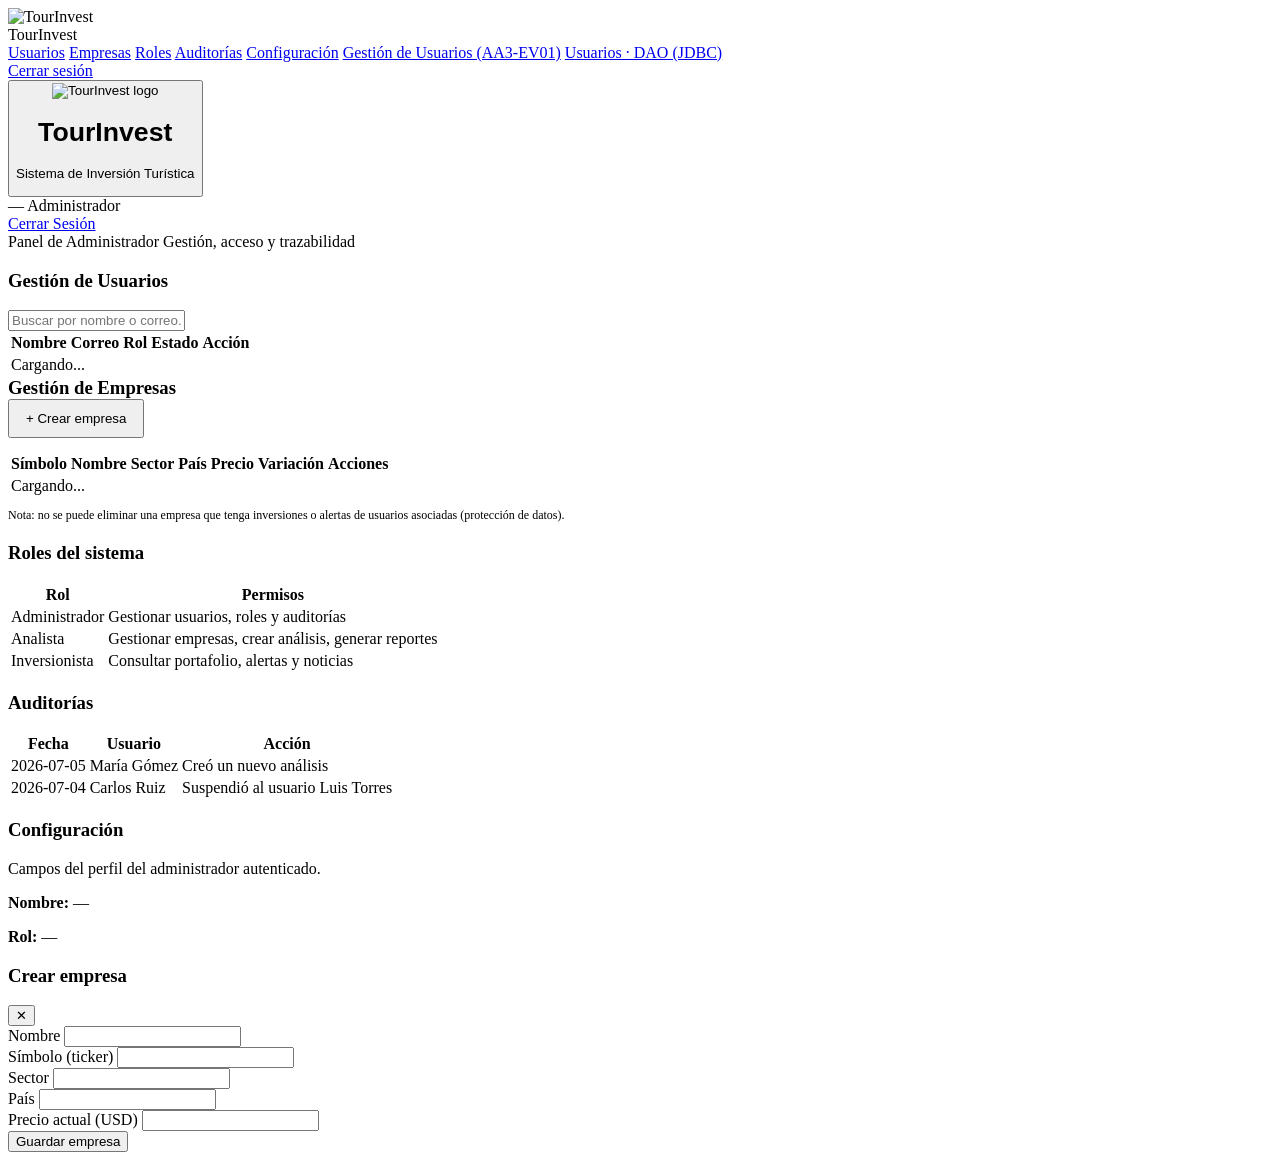
==== frontend/view/administrador.html @ 58cebdd9 "Implementacion modulo gestion de usuarios" ====
<!DOCTYPE html>
<html lang="es">
<head>
  <meta charset="UTF-8">
  <meta name="viewport" content="width=device-width, initial-scale=1.0">
  <title>TourInvest | Dashboard Administrador</title>
  <link rel="stylesheet" href="../css/styles.css">
    <script src="../js/config.js"></script>
  <script src="../js/localData.js"></script>
  <script src="../js/app.js" defer></script>
  <script src="../js/dashboard_administrador.js" defer></script>
</head>
<body>
  <div class="app-layout">
    <aside class="sidebar">
      <div class="brand">
        <div aria-hidden="true"><img class="logo-circle" src="../assets/imgs/tourinvest.png" alt="TourInvest"></div>
        <span>TourInvest</span>
      </div>
      <nav aria-label="Navegación de administrador">
        <a href="#usuarios" class="sidebar__link sidebar__link--activo" data-vista="usuarios">Usuarios</a>
        <a href="#empresas" class="sidebar__link" data-vista="empresas">Empresas</a>
        <a href="#roles" class="sidebar__link" data-vista="roles">Roles</a>
        <a href="#auditorias" class="sidebar__link" data-vista="auditorias">Auditorías</a>
        <a href="#configuracion" class="sidebar__link" data-vista="configuracion">Configuración</a>
        <a href="./usuarios.html" class="sidebar__link">Gestión de Usuarios (AA3-EV01)</a>
        <a href="./usuarios-dao.html" class="sidebar__link">Usuarios · DAO (JDBC)</a>
      </nav>
      <div class="logout"><a href="login.html">Cerrar sesión</a></div>
    </aside>

    <main class="main-content">
      <header class="top-header" aria-label="Encabezado de la plataforma">
        <div class="top-header__inner">
          <button class="top-header__brand top-header__brand--home" type="button" onclick="location.href='index.html'">
            <img class="top-header__logo" src="../assets/imgs/tourinvest.png" alt="TourInvest logo">
            <div class="top-header__titles">
              <h1>TourInvest</h1>
              <p>Sistema de Inversión Turística</p>
            </div>
          </button>
          <div class="top-header__right">
            <div class="user-chip">
              <span class="user-name" id="nombre-usuario-topbar">—</span>
              <span class="role-badge role-badge--admin" id="rol-usuario-topbar">Administrador</span>
            </div>
            <a class="top-header__logout" href="javascript:cerrarSesion()">Cerrar Sesión</a>
          </div>
        </div>
      </header>

      <div class="ti-content-container" id="admin-root">

        <section class="vista vista--activa" data-vista-panel="usuarios">
          <div class="panel-role-badge">
            <span class="panel-role-badge__pill panel-role-badge__pill--admin">Panel de Administrador</span>
            <span class="panel-role-badge__meta">Gestión, acceso y trazabilidad</span>
          </div>
          <div class="panel">
            <h3>Gestión de Usuarios</h3>
            <div class="buscador-usuarios">
              <input type="text" id="buscar-usuarios" placeholder="Buscar por nombre o correo..." aria-label="Buscar usuarios">
            </div>
            <table class="tabla">
              <thead><tr><th>Nombre</th><th>Correo</th><th>Rol</th><th>Estado</th><th>Acción</th></tr></thead>
              <tbody id="tabla-usuarios-cuerpo">
                <tr><td colspan="5" class="estado-vacio">Cargando...</td></tr>
              </tbody>
            </table>
          </div>
        </section>

        <!-- VISTA: Empresas (Gestión de Empresas — CRUD, mockup 6.9) -->
        <section class="vista" data-vista-panel="empresas">
          <div class="panel">
            <div class="topbar" style="margin-bottom: 14px;">
              <h3 style="margin: 0;">Gestión de Empresas</h3>
              <button class="btn-primary" type="button" style="width: auto; padding: 10px 16px;" onclick="abrirModalCrearEmpresa()">+ Crear empresa</button>
            </div>
            <table class="tabla">
              <thead><tr><th>Símbolo</th><th>Nombre</th><th>Sector</th><th>País</th><th>Precio</th><th>Variación</th><th>Acciones</th></tr></thead>
              <tbody id="tabla-empresas-admin-cuerpo">
                <tr><td colspan="7" class="estado-vacio">Cargando...</td></tr>
              </tbody>
            </table>
            <p class="muted" style="margin-top: 10px; font-size: 12px;">Nota: no se puede eliminar una empresa que tenga inversiones o alertas de usuarios asociadas (protección de datos).</p>
          </div>
        </section>

        <section class="vista" data-vista-panel="roles">
          <div class="panel">
            <h3>Roles del sistema</h3>
            <table class="tabla">
              <thead><tr><th>Rol</th><th>Permisos</th></tr></thead>
              <tbody>
                <tr><td>Administrador</td><td>Gestionar usuarios, roles y auditorías</td></tr>
                <tr><td>Analista</td><td>Gestionar empresas, crear análisis, generar reportes</td></tr>
                <tr><td>Inversionista</td><td>Consultar portafolio, alertas y noticias</td></tr>
              </tbody>
            </table>
          </div>
        </section>

        <section class="vista" data-vista-panel="auditorias">
          <div class="panel">
            <h3>Auditorías</h3>
            <table class="tabla">
              <thead><tr><th>Fecha</th><th>Usuario</th><th>Acción</th></tr></thead>
              <tbody>
                <tr><td>2026-07-05</td><td>María Gómez</td><td>Creó un nuevo análisis</td></tr>
                <tr><td>2026-07-04</td><td>Carlos Ruiz</td><td>Suspendió al usuario Luis Torres</td></tr>
              </tbody>
            </table>
          </div>
        </section>

        <section class="vista" data-vista-panel="configuracion">
          <div class="panel">
            <h3>Configuración</h3>
            <p class="muted">Campos del perfil del administrador autenticado.</p>
            <p><strong>Nombre:</strong> <span id="perfil-nombre">—</span></p>
            <p><strong>Rol:</strong> <span id="perfil-rol">—</span></p>
          </div>
        </section>

      </div>
    </main>
  </div>

  <!-- Modal Crear/Editar Empresa (Gestión de Empresas) -->
  <div class="modal" id="modal-empresa-admin" aria-hidden="true" role="dialog">
    <div class="modal__backdrop" data-close-modal></div>
    <div class="modal__card">
      <div class="modal__header">
        <h3 id="modal-empresa-titulo">Crear empresa</h3>
        <button class="modal__close" type="button" onclick="cerrarModalEmpresaAdmin()" aria-label="Cerrar">✕</button>
      </div>
      <div class="modal__body">
        <div id="mensaje-empresa" class="mensaje-global"></div>
        <form id="form-empresa" onsubmit="return guardarEmpresa(event)">
          <div class="field">
            <label for="empresa-nombre">Nombre</label>
            <input type="text" id="empresa-nombre" name="nombre" maxlength="120" required>
          </div>
          <div class="field">
            <label for="empresa-simbolo">Símbolo (ticker)</label>
            <input type="text" id="empresa-simbolo" name="simbolo" maxlength="10" required>
          </div>
          <div class="field">
            <label for="empresa-sector">Sector</label>
            <input type="text" id="empresa-sector" name="sector" maxlength="80" required>
          </div>
          <div class="field">
            <label for="empresa-pais">País</label>
            <input type="text" id="empresa-pais" name="pais" maxlength="80" required>
          </div>
          <div class="field">
            <label for="empresa-precio">Precio actual (USD)</label>
            <input type="number" step="0.01" min="0.01" id="empresa-precio" name="precio" required>
          </div>
          <button type="submit" class="btn-primary">Guardar empresa</button>
        </form>
      </div>
    </div>
  </div>
</body>
</html>
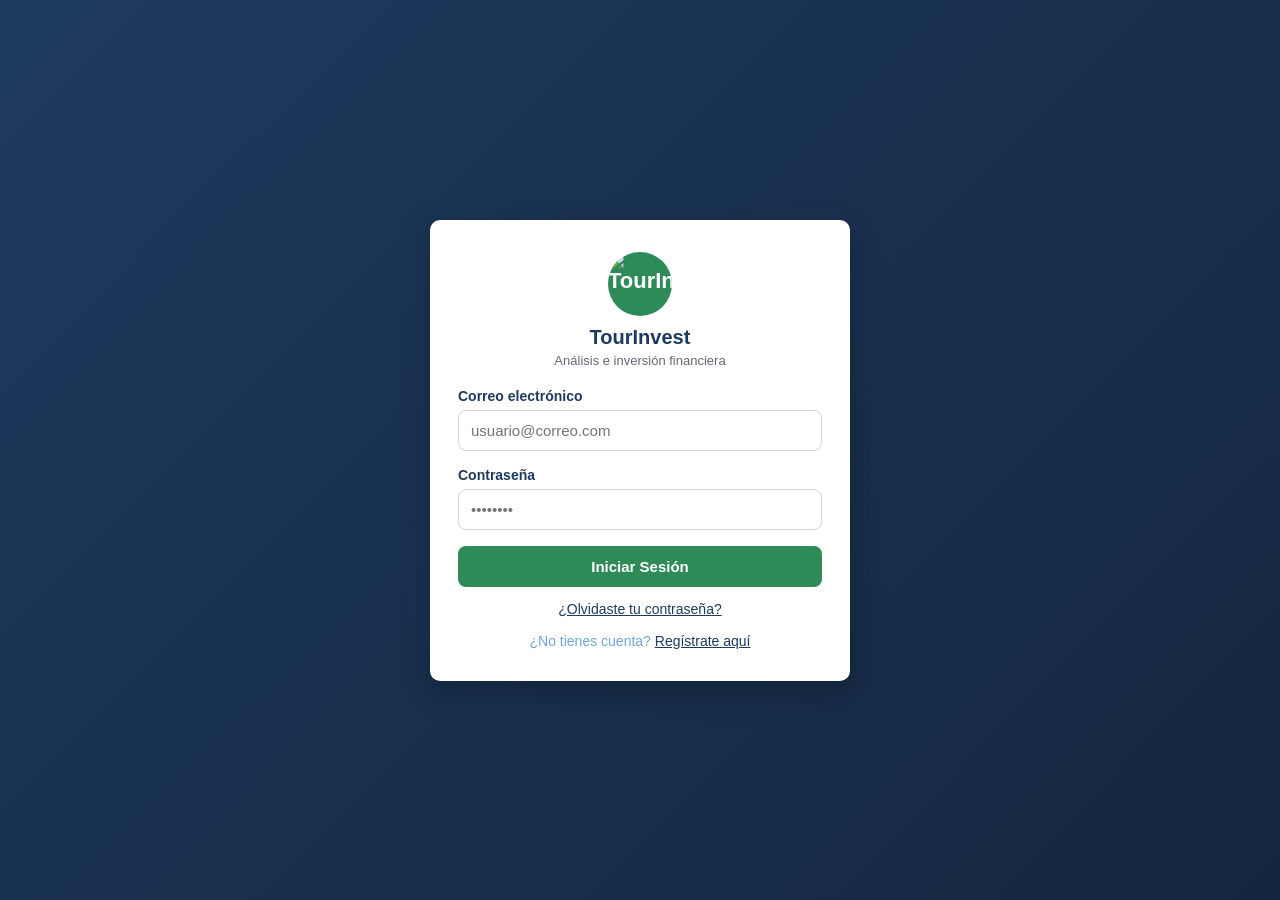
==== commit 5f4688ac: "Eliminacion de duplicidad, funcionalidad con postman, correccion de vistas" ====
--- a/frontend/view/administrador.html
+++ b/frontend/view/administrador.html
@@ -4,11 +4,12 @@
   <meta charset="UTF-8">
   <meta name="viewport" content="width=device-width, initial-scale=1.0">
   <title>TourInvest | Dashboard Administrador</title>
-  <link rel="stylesheet" href="../css/styles.css">
-    <script src="../js/config.js"></script>
-  <script src="../js/localData.js"></script>
+  <link rel="icon" type="image/png" href="../assets/imgs/tourinvest.jpeg">
+  <link rel="stylesheet" href="../css/styles.css?v=2">
   <script src="../js/app.js" defer></script>
+  <script src="../js/perfil.js" defer></script>
   <script src="../js/dashboard_administrador.js" defer></script>
+  <script src="../js/usuarios.js" defer></script>
 </head>
 <body>
   <div class="app-layout">
@@ -23,16 +24,14 @@
         <a href="#roles" class="sidebar__link" data-vista="roles">Roles</a>
         <a href="#auditorias" class="sidebar__link" data-vista="auditorias">Auditorías</a>
         <a href="#configuracion" class="sidebar__link" data-vista="configuracion">Configuración</a>
-        <a href="./usuarios.html" class="sidebar__link">Gestión de Usuarios (AA3-EV01)</a>
-        <a href="./usuarios-dao.html" class="sidebar__link">Usuarios · DAO (JDBC)</a>
       </nav>
-      <div class="logout"><a href="login.html">Cerrar sesión</a></div>
+      <div class="logout"><a href="../index.html">Cerrar sesión</a></div>
     </aside>
 
     <main class="main-content">
       <header class="top-header" aria-label="Encabezado de la plataforma">
         <div class="top-header__inner">
-          <button class="top-header__brand top-header__brand--home" type="button" onclick="location.href='index.html'">
+          <button class="top-header__brand top-header__brand--home" type="button" onclick="location.href='../index.html'">
             <img class="top-header__logo" src="../assets/imgs/tourinvest.png" alt="TourInvest logo">
             <div class="top-header__titles">
               <h1>TourInvest</h1>
@@ -57,16 +56,20 @@
             <span class="panel-role-badge__meta">Gestión, acceso y trazabilidad</span>
           </div>
           <div class="panel">
-            <h3>Gestión de Usuarios</h3>
+            <div class="topbar" style="margin-bottom: 14px;">
+              <h3 style="margin: 0;">Gestión de Usuarios</h3>
+              <button class="btn-primary" type="button" style="width: auto; padding: 10px 16px;" onclick="TourInvestUI.Usuarios.abrir(null)">+ Crear usuario</button>
+            </div>
             <div class="buscador-usuarios">
               <input type="text" id="buscar-usuarios" placeholder="Buscar por nombre o correo..." aria-label="Buscar usuarios">
             </div>
             <table class="tabla">
-              <thead><tr><th>Nombre</th><th>Correo</th><th>Rol</th><th>Estado</th><th>Acción</th></tr></thead>
+              <thead><tr><th>Nombre</th><th>Correo</th><th>Rol</th><th>Estado</th><th>Acciones</th></tr></thead>
               <tbody id="tabla-usuarios-cuerpo">
                 <tr><td colspan="5" class="estado-vacio">Cargando...</td></tr>
               </tbody>
             </table>
+            <p class="muted" style="margin-top: 10px; font-size: 12px;">Un usuario con datos asociados (portafolios, alertas o reportes) no se puede eliminar: suspensionelo.</p>
           </div>
         </section>
 
@@ -116,10 +119,15 @@
 
         <section class="vista" data-vista-panel="configuracion">
           <div class="panel">
-            <h3>Configuración</h3>
-            <p class="muted">Campos del perfil del administrador autenticado.</p>
+            <h3>Mi perfil</h3>
+            <p class="muted">Estos son tus datos. Puedes editarlos cuando quieras; el rol y el estado los asigna el Administrador.</p>
             <p><strong>Nombre:</strong> <span id="perfil-nombre">—</span></p>
             <p><strong>Rol:</strong> <span id="perfil-rol">—</span></p>
+            <p><strong>Correo:</strong> <span id="perfil-correo">—</span></p>
+            <p><strong>Cédula:</strong> <span id="perfil-cedula">—</span></p>
+            <p><strong>Fecha de nacimiento:</strong> <span id="perfil-nacimiento">—</span></p>
+            <p><strong>Registrado el:</strong> <span id="perfil-registro">—</span></p>
+            <button class="btn-primary" type="button" style="width: auto; padding: 10px 16px; margin-top: 10px;" onclick="TourInvestUI.Perfil.abrirModal()">Editar mi perfil</button>
           </div>
         </section>
 
@@ -163,5 +171,110 @@
       </div>
     </div>
   </div>
+<!-- Modal Editar mi perfil (compartido por los 3 roles) -->
+<div class="modal" id="modal-perfil" aria-hidden="true" role="dialog">
+  <div class="modal__backdrop" data-close-modal onclick="TourInvestUI.Perfil.cerrarModal()"></div>
+  <div class="modal__card">
+    <div class="modal__header">
+      <h3>Editar mi perfil</h3>
+      <button class="modal__close" type="button" onclick="TourInvestUI.Perfil.cerrarModal()" aria-label="Cerrar">✕</button>
+    </div>
+    <div class="modal__body">
+      <div id="mensaje-perfil" class="mensaje-global"></div>
+      <p class="muted" style="font-size: 12px;">Solo puedes editar tu propio perfil. El rol y el estado los asigna el Administrador.</p>
+      <form id="form-perfil" onsubmit="return TourInvestUI.Perfil.guardar(event)">
+        <div class="field">
+          <label for="perfil-form-nombre">Nombre</label>
+          <input type="text" id="perfil-form-nombre" name="nombre1" maxlength="30" required>
+        </div>
+        <div class="field">
+          <label for="perfil-form-apellido">Apellido</label>
+          <input type="text" id="perfil-form-apellido" name="apellido1" maxlength="100" required>
+        </div>
+        <div class="field">
+          <label for="perfil-form-cedula">Cédula</label>
+          <input type="text" id="perfil-form-cedula" name="cedula" maxlength="20" required>
+        </div>
+        <div class="field">
+          <label for="perfil-form-nacimiento">Fecha de nacimiento</label>
+          <input type="date" id="perfil-form-nacimiento" name="fechaNacimiento" required>
+        </div>
+        <div class="field">
+          <label for="perfil-form-correo">Correo (es tu usuario de acceso)</label>
+          <input type="email" id="perfil-form-correo" name="correo" maxlength="120" required>
+        </div>
+        <button type="submit" class="btn-primary">Guardar cambios</button>
+      </form>
+
+      <hr style="margin: 20px 0; border: none; border-top: 1px solid var(--borde, #d8dee9);">
+
+      <h4 style="margin: 0 0 8px;">Cambiar contraseña</h4>
+      <form id="form-perfil-clave" onsubmit="return TourInvestUI.Perfil.cambiarContrasena(event)">
+        <div class="field">
+          <label for="perfil-clave-actual">Contraseña actual</label>
+          <input type="password" id="perfil-clave-actual" name="contrasenaActual" required>
+        </div>
+        <div class="field">
+          <label for="perfil-clave-nueva">Nueva contraseña (mínimo 6)</label>
+          <input type="password" id="perfil-clave-nueva" name="contrasenaNueva" minlength="6" required>
+        </div>
+        <button type="submit" class="btn-primary">Cambiar contraseña</button>
+      </form>
+    </div>
+  </div>
+</div>
+  <!-- Modal Crear/Editar Usuario (CRUD de usuarios) -->
+  <div class="modal" id="modal-usuario" aria-hidden="true" role="dialog">
+    <div class="modal__backdrop" data-close-modal onclick="cerrarModalUsuario()"></div>
+    <div class="modal__card">
+      <div class="modal__header">
+        <h3 id="modal-usuario-titulo">Crear usuario</h3>
+        <button class="modal__close" type="button" onclick="cerrarModalUsuario()" aria-label="Cerrar">&#10005;</button>
+      </div>
+      <div class="modal__body">
+        <div id="mensaje-usuario" class="mensaje-global"></div>
+        <form id="form-usuario" onsubmit="return TourInvestUI.Usuarios.guardar(event)">
+          <div class="field">
+            <label for="usuario-nombre">Nombre</label>
+            <input type="text" id="usuario-nombre" name="nombre1" maxlength="30" required>
+          </div>
+          <div class="field">
+            <label for="usuario-apellido">Apellido</label>
+            <input type="text" id="usuario-apellido" name="apellido1" maxlength="100" required>
+          </div>
+          <div class="field">
+            <label for="usuario-cedula">Cédula</label>
+            <input type="text" id="usuario-cedula" name="cedula" maxlength="20">
+          </div>
+          <div class="field">
+            <label for="usuario-nacimiento">Fecha de nacimiento</label>
+            <input type="date" id="usuario-nacimiento" name="fechaNacimiento">
+          </div>
+          <div class="field">
+            <label for="usuario-correo">Correo</label>
+            <input type="email" id="usuario-correo" name="correo" maxlength="120" required>
+          </div>
+          <div class="field">
+            <label for="usuario-contrasena">Contraseña (al crear es obligatoria)</label>
+            <input type="password" id="usuario-contrasena" name="contrasena" minlength="6">
+          </div>
+          <div class="field">
+            <label for="usuario-rol">Rol</label>
+            <select id="usuario-rol" name="rol" required>
+              <option value="Administrador">Administrador</option>
+              <option value="Analista">Analista</option>
+              <option value="Inversionista">Inversionista</option>
+            </select>
+          </div>
+          <button type="submit" class="btn-primary">Guardar</button>
+        </form>
+      </div>
+    </div>
+  </div>
 </body>
 </html>
+
+
+git add .
+git commit -m "Eliminacion de duplicidad, funcionalidad con postman, correccion de vistas"
+git push origin main
--- a/frontend/css/styles.css
+++ b/frontend/css/styles.css
@@ -0,0 +1,1287 @@
+/* =========================================================
+   TourInvest - Estilos generales
+   Paleta: Azul Oscuro #1E3A5F | Verde #2E8B57 | Blanco #FFFFFF
+   Basado en usabilidad_accesibilidad.md y navegacion.md
+   ========================================================= */
+
+:root {
+  --azul-oscuro: #1E3A5F;
+  --verde: #2E8B57;
+  --blanco: #FFFFFF;
+  --gris-claro: #F2F4F7;
+  --gris-texto: #6fa6d9;
+  --rojo-error: #C0392B;
+  /* Texto secundario: para pies, etiquetas de ejes y graficas.
+     Antes se usaba --gris-texto (azul claro) o directamente #6fa6d9, que
+     quedaba con poco contraste sobre fondo blanco. */
+  --texto-secundario: #5A6B7B;
+  --radius: 10px;
+  --font-base: "Segoe UI", Arial, sans-serif;
+
+  /* Normalización visual para aproximar el theme de info/styles */
+  --background: #F7F3EC;
+  --foreground: #1C2B1C;
+  --card: #FFFFFF;
+  --primary: #1D4A2B;
+  --secondary: #EDE8DC;
+  --muted: #EDE8DC;
+  --accent: #C09A3A;
+  --destructive: #d4183d;
+  --border: rgba(28, 43, 28, 0.12);
+}
+
+
+* {
+  box-sizing: border-box;
+}
+
+body {
+  margin: 0;
+  font-family: var(--font-base);
+  background: var(--gris-claro);
+  color: var(--gris-texto);
+  font-size: 16px;
+  /* tipografía legible - accesibilidad */
+}
+
+a {
+  color: var(--azul-oscuro);
+}
+
+/* ---------- Contenedor de autenticación (Login / Registro) ---------- */
+
+.auth-wrapper {
+  min-height: 100vh;
+  display: flex;
+  align-items: center;
+  justify-content: center;
+  background: linear-gradient(135deg, var(--azul-oscuro), #14263e);
+  padding: 20px;
+}
+
+.auth-card {
+  background: var(--blanco);
+  width: 100%;
+  max-width: 420px;
+  border-radius: var(--radius);
+  padding: 32px 28px;
+  box-shadow: 0 10px 30px rgba(0, 0, 0, 0.25);
+}
+
+.auth-logo {
+  display: flex;
+  flex-direction: column;
+  align-items: center;
+  margin-bottom: 20px;
+}
+
+.auth-logo .logo-circle {
+  width: 64px;
+  height: 64px;
+  border-radius: 50%;
+  background: var(--verde);
+  color: var(--blanco);
+  display: flex;
+  align-items: center;
+  justify-content: center;
+  font-weight: bold;
+  font-size: 22px;
+  margin-bottom: 10px;
+}
+
+.auth-logo h1 {
+  font-size: 20px;
+  color: var(--azul-oscuro);
+  margin: 0;
+}
+
+.auth-logo p {
+  font-size: 13px;
+  color: #667;
+  margin: 4px 0 0;
+}
+
+form .field {
+  margin-bottom: 16px;
+}
+
+label {
+  display: block;
+  font-size: 14px;
+  font-weight: 600;
+  margin-bottom: 6px;
+  color: var(--azul-oscuro);
+}
+
+input[type="text"],
+input[type="email"],
+input[type="password"],
+input[type="date"],
+/* `number` faltaba en esta lista: por eso los campos de Cantidad (portafolio)
+   y Activo/Pasivo corriente (liquidez) se veian estrechos y amontonados,
+   montados encima del boton. Los spinners tambien se ocultan porque se
+   veian raro junto al resto de campos. */
+input[type="number"],
+select {
+  width: 100%;
+  padding: 11px 12px;
+  border: 1px solid #cfd6dd;
+  border-radius: 8px;
+  font-size: 15px;
+  outline: none;
+  transition: border-color 0.15s;
+  /* Evita que el campo crezca al escribir cifras largas. */
+  min-width: 0;
+}
+
+/* Los controles numericos no necesitan los triangulos del navegador:
+   se ocultan sin perder la rueda del raton para subir/bajar el valor. */
+input[type="number"]::-webkit-outer-spin-button,
+input[type="number"]::-webkit-inner-spin-button {
+  -webkit-appearance: none;
+  margin: 0;
+}
+input[type="number"] {
+  -moz-appearance: textfield;
+  appearance: textfield;
+}
+
+input:focus,
+select:focus {
+  border-color: var(--verde);
+  box-shadow: 0 0 0 3px rgba(46, 139, 87, 0.15);
+}
+
+.btn-primary {
+  width: 100%;
+  padding: 12px;
+  background: var(--verde);
+  color: var(--blanco);
+  border: none;
+  border-radius: 8px;
+  font-size: 15px;
+  font-weight: 600;
+  cursor: pointer;
+  transition: background 0.15s;
+}
+
+.btn-primary:hover {
+  background: #256e46;
+}
+
+.auth-links {
+  text-align: center;
+  margin-top: 14px;
+  font-size: 14px;
+}
+
+.error-msg {
+  background: #fdecea;
+  color: var(--rojo-error);
+  padding: 8px 12px;
+  border-radius: 6px;
+  font-size: 13px;
+  margin-bottom: 14px;
+  display: none;
+}
+
+.help-msg {
+  background: #eaf6ef;
+  color: var(--verde);
+  padding: 8px 12px;
+  border-radius: 6px;
+  font-size: 13px;
+  margin-bottom: 14px;
+  display: none;
+}
+
+/* ---------- Layout general del Dashboard (navegación jerárquica) ---------- */
+
+.app-layout {
+  display: flex;
+  min-height: 100vh;
+}
+
+.sidebar {
+  width: 250px;
+  background: var(--azul-oscuro);
+  color: var(--blanco);
+  flex-shrink: 0;
+  padding: 24px 0;
+  display: flex;
+  flex-direction: column;
+}
+
+.sidebar .brand {
+  display: flex;
+  align-items: center;
+  gap: 10px;
+  padding: 0 20px 20px;
+  border-bottom: 1px solid rgba(255, 255, 255, 0.15);
+  margin-bottom: 12px;
+}
+
+.sidebar .brand .logo-circle {
+  width: 48px;
+  height: 48px;
+  border-radius: 50%;
+  background: var(--blanco);
+  display: flex;
+  align-items: center;
+  justify-content: center;
+  font-weight: bold;
+}
+
+.sidebar .brand span {
+  font-weight: 600;
+}
+
+.sidebar nav a {
+  display: flex;
+  align-items: center;
+  gap: 10px;
+  color: rgba(255, 255, 255, 0.85);
+  text-decoration: none;
+  padding: 12px 20px;
+  font-size: 14px;
+  border-left: 3px solid transparent;
+  transition: background 0.15s;
+}
+
+.sidebar nav a:hover,
+.sidebar nav a.active {
+  background: rgba(255, 255, 255, 0.08);
+  border-left-color: var(--verde);
+  color: var(--blanco);
+}
+
+.sidebar .logout {
+  margin-top: auto;
+  padding: 20px;
+}
+
+.sidebar .logout a {
+  color: #ffb4b4;
+  font-size: 13px;
+  text-decoration: none;
+}
+
+.main-content {
+  flex: 1;
+  padding: 18px 32px 28px 32px;
+  max-width: 100%;
+  overflow-x: auto;
+}
+
+/* Container centrado SOLO del contenido interno (cards/panels/tabs), sin tocar sidebar ni .top-header */
+.ti-content-container {
+  max-width: 1120px;
+  margin: 0 auto;
+}
+
+
+
+/* ---------- Header superior (estilo info/app/App.tsx) ---------- */
+
+.top-header {
+  position: sticky;
+  top: 0;
+  z-index: 10;
+  background: rgba(255, 255, 255, 0.92);
+  backdrop-filter: blur(10px);
+  border-bottom: 1px solid rgba(30, 58, 95, 0.12);
+}
+
+.top-header__inner {
+  display: flex;
+  align-items: center;
+  justify-content: space-between;
+  gap: 12px;
+  padding: 14px 18px;
+}
+
+.top-header__brand {
+  display: inline-flex;
+  align-items: center;
+  gap: 12px;
+  cursor: default;
+  user-select: none;
+}
+
+.top-header__logo {
+  width: 40px;
+  height: 40px;
+  border-radius: 10px;
+  background: var(--gris-claro);
+  object-fit: cover;
+}
+
+.top-header__titles {
+  display: flex;
+  flex-direction: column;
+  line-height: 1.1;
+}
+
+.top-header__titles h1 {
+  margin: 0;
+  color: var(--azul-oscuro);
+  font-size: 16px;
+  font-weight: 800;
+}
+
+.top-header__titles p {
+  margin: 3px 0 0;
+  color: rgba(30, 58, 95, 0.62);
+  font-size: 12px;
+  font-weight: 600;
+}
+
+.top-header__right {
+  display: flex;
+  align-items: center;
+  gap: 10px;
+}
+
+.user-chip {
+  background: var(--blanco);
+  border-radius: 999px;
+  padding: 6px 14px;
+  font-size: 13px;
+  box-shadow: 0 1px 4px rgba(0, 0, 0, 0.08);
+  display: inline-flex;
+  align-items: center;
+  gap: 8px;
+}
+
+.user-chip .user-name {
+  font-weight: 700;
+  color: var(--azul-oscuro);
+}
+
+.role-badge {
+  background: var(--verde);
+  color: var(--blanco);
+  border-radius: 999px;
+  padding: 2px 10px;
+  font-size: 11px;
+  display: inline-flex;
+  align-items: center;
+  font-weight: 700;
+}
+
+.role-badge--admin {
+  background: rgba(30, 58, 95, 0.08);
+  color: var(--azul-oscuro);
+  border: 1px solid rgba(30, 58, 95, 0.16);
+}
+
+.role-badge--analista {
+  background: rgba(46, 139, 87, 0.12);
+  color: var(--verde);
+  border: 1px solid rgba(46, 139, 87, 0.22);
+}
+
+.role-badge--inversionista {
+  background: rgba(192, 154, 58, 0.14);
+  color: #C09A3A;
+  border: 1px solid rgba(192, 154, 58, 0.30);
+}
+
+.top-header__logout {
+
+  text-decoration: none;
+  background: rgba(30, 58, 95, 0.06);
+  color: var(--azul-oscuro);
+  border: 1px solid rgba(30, 58, 95, 0.12);
+  padding: 10px 14px;
+  border-radius: 10px;
+  font-weight: 700;
+  font-size: 13px;
+  transition: background 0.15s, border-color 0.15s;
+}
+
+.top-header__logout:hover {
+  background: rgba(46, 139, 87, 0.10);
+  border-color: rgba(46, 139, 87, 0.28);
+}
+
+
+
+
+
+/* (compatibilidad) */
+.topbar {
+  display: flex;
+  justify-content: space-between;
+  align-items: center;
+  margin-bottom: 24px;
+  flex-wrap: wrap;
+  gap: 10px;
+}
+
+.topbar h2 {
+  color: var(--azul-oscuro);
+  margin: 0;
+}
+
+/* Compatibilidad: el proyecto actual usa header superior en dashboards */
+.top-header {
+  position: sticky;
+  top: 0;
+  z-index: 10;
+  background: rgba(255, 255, 255, 0.92);
+  backdrop-filter: blur(10px);
+  border-bottom: 1px solid rgba(30, 58, 95, 0.12);
+}
+
+.top-header__inner {
+  display: flex;
+  align-items: center;
+  justify-content: space-between;
+  gap: 12px;
+  padding: 14px 18px;
+}
+
+/* Mejora look&feel similar a info: tablas con zebra suave */
+tr:nth-child(even) td {
+  background: rgba(30, 58, 95, 0.015);
+}
+
+/* Mejora estética de panel/tabs */
+section.panel {
+  border: 1px solid rgba(30, 58, 95, 0.08);
+}
+
+.tabs-row {
+  background: rgba(255, 255, 255, 0.55);
+}
+
+
+.top-header__brand {
+  display: inline-flex;
+  align-items: center;
+  gap: 12px;
+  user-select: none;
+}
+
+.top-header__logo {
+  width: 40px;
+  height: 40px;
+  border-radius: 10px;
+  background: var(--gris-claro);
+  object-fit: cover;
+}
+
+.top-header__titles {
+  display: flex;
+  flex-direction: column;
+  line-height: 1.1;
+}
+
+.top-header__titles h1 {
+  margin: 0;
+  color: var(--azul-oscuro);
+  font-size: 16px;
+  font-weight: 800;
+}
+
+.top-header__titles p {
+  margin: 3px 0 0;
+  color: rgba(30, 58, 95, 0.62);
+  font-size: 12px;
+  font-weight: 600;
+}
+
+.top-header__right {
+  display: flex;
+  align-items: center;
+  gap: 10px;
+}
+
+.top-header__logout {
+  text-decoration: none;
+  background: rgba(30, 58, 95, 0.06);
+  color: var(--azul-oscuro);
+  border: 1px solid rgba(30, 58, 95, 0.12);
+  padding: 10px 14px;
+  border-radius: 10px;
+  font-weight: 700;
+  font-size: 13px;
+  transition: background 0.15s, border-color 0.15s;
+}
+
+.top-header__logout:hover {
+  background: rgba(46, 139, 87, 0.10);
+  border-color: rgba(46, 139, 87, 0.28);
+}
+
+
+
+
+/* ---------- Tabs (equivalente a info App.tsx/Componentes) ---------- */
+
+.tabs-row {
+  display: flex;
+  gap: 10px;
+  border-bottom: 1px solid rgba(30, 58, 95, 0.12);
+  padding-bottom: 10px;
+  margin-bottom: 18px;
+  overflow-x: auto;
+}
+
+.tab-btn {
+  border: 1px solid rgba(30, 58, 95, 0.12);
+  background: rgba(255, 255, 255, 0.7);
+  color: var(--azul-oscuro);
+  font-weight: 800;
+  font-size: 13px;
+  padding: 10px 14px;
+  border-radius: 10px;
+  cursor: pointer;
+  white-space: nowrap;
+  transition: background 0.15s, border-color 0.15s;
+}
+
+.tab-btn:hover {
+  border-color: rgba(46, 139, 87, 0.35);
+  background: rgba(46, 139, 87, 0.06);
+}
+
+.theme-admin .tab-btn--active {
+  color: #1E3A5F;
+  border-color: rgba(30, 58, 95, 0.65);
+  border-bottom: 3px solid #1E3A5F;
+  background: rgba(30, 58, 95, 0.12);
+}
+
+.theme-analista .tab-btn--active {
+  color: #2E8B57;
+  border-color: rgba(46, 139, 87, 0.65);
+  border-bottom: 3px solid #2E8B57;
+  background: rgba(46, 139, 87, 0.12);
+}
+
+.theme-inversionista .tab-btn--active {
+  color: #C09A3A;
+  border-color: rgba(192, 154, 58, 0.70);
+  border-bottom: 3px solid #C09A3A;
+  background: rgba(192, 154, 58, 0.18);
+}
+
+
+.tab-panes {
+  width: 100%;
+}
+
+.tab-pane h3 {
+  margin-top: 0;
+}
+
+/* ---------- Inicio TourInvest ---------- */
+
+
+.home-hero {
+
+  background: var(--azul-oscuro);
+  color: var(--blanco);
+  border-radius: var(--radius);
+  padding: 42px 36px;
+  margin-bottom: 22px;
+  box-shadow: 0 2px 8px rgba(0, 0, 0, 0.12);
+  display: flex;
+  align-items: center;
+  justify-content: space-between;
+  gap: 28px;
+}
+
+.home-hero__content {
+  max-width: 780px;
+}
+
+.home-hero__image {
+  width: min(260px, 34%);
+  aspect-ratio: 1;
+  object-fit: cover;
+  border-radius: 8px;
+  background: var(--blanco);
+  flex-shrink: 0;
+  box-shadow: 0 14px 30px rgba(0, 0, 0, 0.22);
+}
+
+.eyebrow {
+  display: block;
+  color: #b8d7c6;
+  font-size: 13px;
+  font-weight: 700;
+  letter-spacing: 0.4px;
+  text-transform: uppercase;
+  margin-bottom: 10px;
+}
+
+.home-hero h1 {
+  font-size: 42px;
+  line-height: 1.1;
+  margin: 0 0 14px;
+}
+
+.home-hero p {
+  color: rgba(255, 255, 255, 0.88);
+  font-size: 17px;
+  line-height: 1.6;
+  margin: 0;
+}
+
+.home-actions {
+  display: flex;
+  gap: 12px;
+  flex-wrap: wrap;
+  margin-top: 24px;
+}
+
+.btn-link-primary {
+  display: inline-flex;
+  align-items: center;
+  justify-content: center;
+  min-height: 44px;
+  padding: 12px 18px;
+  background: var(--verde);
+  color: var(--blanco);
+  border-radius: 8px;
+  font-size: 15px;
+  font-weight: 700;
+  text-decoration: none;
+  transition: background 0.15s;
+}
+
+.btn-link-primary:hover {
+  background: #256e46;
+}
+
+/* ---------- Tarjetas / Grid de contenido ---------- */
+
+.cards-grid {
+  display: grid;
+  grid-template-columns: repeat(auto-fit, minmax(220px, 1fr));
+  gap: 18px;
+  margin-bottom: 26px;
+}
+
+.card {
+  background: var(--blanco);
+  border-radius: var(--radius);
+  padding: 20px;
+  box-shadow: 0 2px 8px rgba(0, 0, 0, 0.06);
+}
+
+.card h3 {
+  margin: 0 0 8px;
+  font-size: 14px;
+  color: #667;
+  text-transform: uppercase;
+  letter-spacing: 0.4px;
+}
+
+.card .value {
+  font-size: 26px;
+  font-weight: 700;
+  color: var(--azul-oscuro);
+}
+
+.card .value-small {
+  font-size: 18px;
+  line-height: 1.3;
+}
+
+.card .delta.positive {
+  color: var(--verde);
+  font-size: 13px;
+}
+
+.card .delta.negative {
+  color: var(--rojo-error);
+  font-size: 13px;
+}
+
+.cards-grid-compact {
+  margin-bottom: 0;
+}
+
+.card p {
+  margin: 0;
+  line-height: 1.5;
+}
+
+.panel {
+  background: var(--blanco);
+  border-radius: var(--radius);
+  padding: 22px;
+  margin-bottom: 22px;
+  box-shadow: 0 2px 8px rgba(0, 0, 0, 0.06);
+}
+
+.panel h3 {
+  color: var(--azul-oscuro);
+  margin-top: 0;
+}
+
+table {
+  width: 100%;
+  border-collapse: collapse;
+}
+
+th,
+td {
+  text-align: left;
+  padding: 10px 8px;
+  font-size: 14px;
+  border-bottom: 1px solid #eef1f4;
+}
+
+th {
+  color: #667;
+  font-weight: 600;
+  text-transform: uppercase;
+  font-size: 12px;
+}
+
+.tag {
+  display: inline-block;
+  padding: 3px 10px;
+  border-radius: 12px;
+  font-size: 12px;
+  font-weight: 600;
+}
+
+.tag.alta {
+  background: #fdecea;
+  color: var(--rojo-error);
+}
+
+.tag.media {
+  background: #fff6e0;
+  color: #b57d00;
+}
+
+.tag.baja {
+  background: #eaf6ef;
+  color: var(--verde);
+}
+
+/* Responsive design - adaptable a smartphones, tablets y distintas resoluciones */
+@media (max-width: 900px) {
+  .app-layout {
+    flex-direction: column;
+  }
+
+  .main-content {
+    padding: 18px 20px 24px 20px;
+  }
+
+  .top-header__inner {
+    padding: 12px 14px;
+  }
+
+
+
+  .sidebar {
+    width: 100%;
+    flex-direction: row;
+    overflow-x: auto;
+    padding: 12px;
+  }
+
+  .sidebar .brand {
+    border: none;
+    margin: 0;
+    padding: 0 12px;
+  }
+
+  .sidebar nav {
+    display: flex;
+  }
+
+  .sidebar nav a {
+    border-left: none;
+    border-bottom: 3px solid transparent;
+    white-space: nowrap;
+  }
+
+  .sidebar nav a.active,
+  .sidebar nav a:hover {
+    border-bottom-color: var(--verde);
+  }
+
+  .sidebar .logout {
+    display: none;
+  }
+
+  .main-content {
+    padding: 20px;
+  }
+
+  .home-hero {
+    align-items: flex-start;
+    flex-direction: column;
+  }
+
+  .home-hero__image {
+    width: min(220px, 100%);
+  }
+}
+
+@media (max-width: 480px) {
+  .main-content {
+    padding: 14px 16px 20px 16px;
+  }
+
+  .auth-card {
+    padding: 24px 18px;
+  }
+
+
+  .top-header__titles p {
+    display: none;
+  }
+
+
+  .home-hero {
+    padding: 30px 22px;
+  }
+
+    .home-hero h1 {
+    font-size: 34px;
+  }
+}
+
+/* ---------- Formularios de los dashboards ----------
+   Los formularios de las vistas (liquidez, agregar al portafolio, crear
+   reporte) usaban label/input sueltos, sin contenedor. Sin esto los campos
+   se apilan sin separacion y el boton queda pegado al ultimo input. */
+.dashboard-form {
+  max-width: 460px;
+}
+.dashboard-form label {
+  margin-top: 12px;
+}
+.dashboard-form label:first-of-type {
+  margin-top: 0;
+}
+.dashboard-form button[type="submit"],
+.dashboard-form button[type="button"] {
+  margin-top: 16px;
+}
+
+/* Dos campos en paralelo cuando hay ancho suficiente (activo/pasivo corriente).
+   En pantallas estrechas se apilan solos gracias al grid. */
+.dashboard-form__fila {
+  display: grid;
+  grid-template-columns: 1fr 1fr;
+  gap: 0 16px;
+}
+@media (max-width: 640px) {
+  .dashboard-form__fila {
+    grid-template-columns: 1fr;
+  }
+}
+
+/* ---------- Graficas (SVG generadas por JS, sin librerias) ---------- */
+.grafica {
+  margin-top: 18px;
+}
+.grafica__titulo {
+  font-size: 14px;
+  font-weight: 600;
+  color: var(--azul-oscuro);
+  margin: 0 0 12px;
+}
+/* El SVG trae `width`/`height` propios (ver `svg()` en graficas.js), asi que
+   `width: 100%` ya no lo estira: solo lo deja adaptable a pantallas estrechas. */
+.grafica svg {
+  width: 100%;
+  max-width: 100%;
+  height: auto;
+  display: block;
+  overflow: visible;
+}
+/* El anillo tiene viewBox de 160 px; se acota a 160 para que no crezca en
+   pantallas anchas y se centra. */
+.grafica--anillo svg { max-width: 160px; margin: 0 auto; }
+/* Las barras horizontales usan un viewBox ancho (640) y sí aprovechan el panel. */
+.grafica--barras svg { max-width: 640px; }
+/* La línea se limita para que no quede estirada en pantallas anchas. */
+.grafica--linea svg { max-width: 640px; }
+
+/* Selector de tipo de gráfica (botones) */
+.grafica-selector {
+  display: flex;
+  flex-wrap: wrap;
+  gap: 8px;
+  margin-bottom: 14px;
+}
+.grafica-selector__boton {
+  font: inherit;
+  font-size: 13px;
+  padding: 6px 12px;
+  border: 1px solid #cfd6dd;
+  border-radius: 999px;
+  background: var(--blanco);
+  color: var(--texto-secundario);
+  cursor: pointer;
+  transition: all 0.15s;
+}
+.grafica-selector__boton:hover {
+  border-color: var(--azul-oscuro);
+  color: var(--azul-oscuro);
+}
+.grafica-selector__boton[aria-pressed="true"] {
+  background: var(--azul-oscuro);
+  border-color: var(--azul-oscuro);
+  color: var(--blanco);
+  font-weight: 600;
+}
+.grafica-selector__boton:focus-visible {
+  outline: 2px solid var(--verde);
+  outline-offset: 2px;
+}
+.grafica__barra {
+  fill: var(--azul-oscuro);
+}
+.grafica__barra--negativa {
+  fill: var(--rojo-error);
+}
+.grafica__barra--positiva {
+  fill: var(--verde);
+}
+.grafica__etiqueta {
+  font-size: 11px;
+  fill: var(--texto-secundario);
+}
+.grafica__valor {
+  font-size: 11px;
+  font-weight: 600;
+  fill: var(--azul-oscuro);
+}
+.grafica__eje {
+  stroke: #cfd6dd;
+  stroke-width: 1;
+}
+/* Línea y su relleno (gráfica de tipo "linea") */
+.grafica__linea {
+  fill: none;
+  stroke: var(--azul-oscuro);
+  stroke-width: 2.5;
+  stroke-linejoin: round;
+  stroke-linecap: round;
+}
+.grafica__area {
+  fill: var(--azul-oscuro);
+  opacity: 0.1;
+  stroke: none;
+}
+.grafica__punto {
+  fill: var(--blanco);
+  stroke: var(--azul-oscuro);
+  stroke-width: 2;
+}
+.grafica__leyenda {
+  display: flex;
+  flex-wrap: wrap;
+  gap: 14px;
+  margin-top: 10px;
+  font-size: 12px;
+  color: var(--texto-secundario);
+}
+.grafica__leyenda span::before {
+  content: "";
+  display: inline-block;
+  width: 10px;
+  height: 10px;
+  border-radius: 2px;
+  margin-right: 6px;
+  vertical-align: middle;
+}
+.grafica__leyenda .positivo::before { background: var(--verde); }
+.grafica__leyenda .negativo::before { background: var(--rojo-error); }
+.grafica-vacia {
+  color: var(--texto-secundario);
+  font-size: 13px;
+  padding: 18px;
+  text-align: center;
+  border: 1px dashed #cfd6dd;
+  border-radius: 8px;
+}
+
+/* ---------- Mensajes globales y errores de campo (auth.js + dashboards) ----------
+   auth.js usa #mensaje-global con clases .mensaje-global--visible / --error / --exito.
+   Los formularios usan .field como envolvente de cada control. */
+.mensaje-global {
+  display: none;
+  padding: 10px 12px;
+  border-radius: 6px;
+  font-size: 13px;
+  margin-bottom: 12px;
+  line-height: 1.4;
+}
+.mensaje-global.mensaje-global--visible { display: block; }
+.mensaje-global--error  { background: #fdecea; color: var(--rojo-error); }
+.mensaje-global--exito  { background: #eaf6ef; color: var(--verde); }
+.field--error input,
+.field--error select { border-color: var(--rojo-error); }
+
+/* ---------- Mensajes de error por campo (auth.js/registro.html) ---------- */
+.field__mensaje-error {
+  color: var(--rojo-error);
+  font-size: 12px;
+  margin-top: 4px;
+  min-height: 14px;
+}
+
+/* ---------- Dashboard: navegación de vistas (.sidebar__link / .vista) ---------- */
+.sidebar__link,
+.sidebar-link,
+.sidebar nav a {
+  display: block;
+  width: 100%;
+  padding: 10px 16px;
+  margin-bottom: 4px;
+  border-radius: 6px;
+  color: var(--gris-texto);
+  text-decoration: none;
+  font-size: 14px;
+  font-weight: 600;
+  border-left: 3px solid transparent;
+  transition: background 0.15s, border-color 0.15s;
+}
+.sidebar__link:hover,
+.sidebar nav a:hover,
+.sidebar__link--activo,
+.sidebar nav a.active {
+  background: rgba(46, 139, 87, 0.08);
+  border-left-color: var(--verde);
+  color: var(--azul-oscuro);
+}
+
+/* Las vistas del dashboard se alternan con .vista--activa */
+.vista {
+  display: none;
+}
+.vista.vista--activa,
+.view[data-view-pane] {
+  display: block;
+}
+.view[data-view-pane] {
+  display: none;
+}
+.view[data-view-pane]:target,
+.view[data-view-pane].view--activa {
+  display: block;
+}
+
+/* ---------- Dashboard: topbar / user-chip (ya existente, refuerzo) ---------- */
+.top-header__right .user-chip {
+  display: inline-flex;
+  align-items: center;
+  gap: 8px;
+  background: var(--gris-claro);
+  border-radius: 999px;
+  padding: 6px 12px;
+  font-size: 14px;
+}
+.role-badge {
+  display: inline-block;
+  padding: 3px 10px;
+  border-radius: 12px;
+  font-size: 12px;
+  font-weight: 700;
+  color: var(--blanco);
+}
+.role-badge--admin { background: var(--azul-oscuro); }
+.role-badge--analista { background: #2f6fd8; }
+.role-badge--inversionista { background: var(--verde); }
+
+/* ---------- Dashboard: tarjetas de resumen / deltas ---------- */
+.tarjeta {
+  background: var(--blanco);
+  border-radius: var(--radius);
+  padding: 18px;
+  box-shadow: 0 2px 8px rgba(0, 0, 0, 0.06);
+}
+.tarjeta__etiqueta {
+  font-size: 13px;
+  color: #667;
+  text-transform: uppercase;
+  letter-spacing: 0.4px;
+}
+.tarjeta__valor {
+  font-size: 26px;
+  font-weight: 700;
+  color: var(--azul-oscuro);
+  margin: 6px 0 10px;
+}
+.tarjeta__delta {
+  font-size: 13px;
+  font-weight: 600;
+}
+.tarjeta__delta--positivo { color: var(--verde); }
+.tarjeta__delta--negativo { color: var(--rojo-error); }
+
+/* ---------- Dashboard: tablas ---------- */
+.tabla {
+  width: 100%;
+  border-collapse: collapse;
+  background: var(--blanco);
+  border-radius: var(--radius);
+  overflow: hidden;
+  box-shadow: 0 2px 8px rgba(0, 0, 0, 0.06);
+}
+.tabla th {
+  background: var(--gris-claro);
+  color: #667;
+  font-size: 12px;
+  text-transform: uppercase;
+  letter-spacing: 0.4px;
+  padding: 10px 12px;
+  text-align: left;
+}
+.tabla td {
+  padding: 10px 12px;
+  border-bottom: 1px solid #eef1f4;
+  font-size: 14px;
+}
+.celda-simbolo { font-family: ui-monospace, monospace; font-weight: 700; color: var(--azul-oscuro); }
+.celda-numero { text-align: right; font-family: ui-monospace, monospace; }
+.estado-vacio {
+  text-align: center;
+  padding: 24px;
+  color: #889;
+  font-style: italic;
+}
+.boton-fila {
+  background: none;
+  border: 1px solid var(--gris-claro);
+  border-radius: 6px;
+  padding: 5px 10px;
+  font-size: 12px;
+  cursor: pointer;
+  transition: border-color 0.15s;
+}
+.boton-fila:hover { background: var(--gris-claro); }
+.boton-fila--cancelar { color: var(--rojo-error); border-color: var(--rojo-error); }
+.boton-fila--cancelar:hover { background: #fdecea; }
+
+/* ---------- Dashboard: estado / pills ---------- */
+.estado-pill {
+  display: inline-block;
+  padding: 3px 10px;
+  border-radius: 12px;
+  font-size: 12px;
+  font-weight: 700;
+  color: var(--blanco);
+}
+.estado-pill--activa { background: var(--verde); }
+.estado-pill--cancelada { background: #b8860b; }
+.estado-pill--cumplida { background: #2f6fd8; }
+
+/* ---------- Dashboard: modales ---------- */
+.modal {
+  display: none;
+  position: fixed;
+  inset: 0;
+  z-index: 1000;
+}
+.modal--open { display: flex; }
+.modal__backdrop {
+  position: absolute;
+  inset: 0;
+  background: rgba(0, 0, 0, 0.4);
+}
+.modal__card {
+  position: relative;
+  background: var(--blanco);
+  border-radius: var(--radius);
+  margin: auto;
+  max-width: 520px;
+  width: 90%;
+  box-shadow: 0 10px 30px rgba(0, 0, 0, 0.25);
+  display: flex;
+  flex-direction: column;
+  max-height: 90vh;
+}
+.modal__header {
+  display: flex;
+  align-items: center;
+  justify-content: space-between;
+  padding: 16px 20px 0;
+}
+.modal__header h3 { margin: 0; font-size: 18px; color: var(--azul-oscuro); }
+.modal__close {
+  background: none;
+  border: none;
+  font-size: 20px;
+  cursor: pointer;
+  color: #889;
+}
+.modal__body { padding: 16px 20px; overflow-y: auto; flex: 1; }
+.modal__footer { padding: 12px 20px 20px; border-top: 1px solid #eef1f4; text-align: right; }
+.modal__footer .btn { min-width: 110px; }
+
+/* ---------- Dashboard: toasts ---------- */
+.toast {
+  position: fixed;
+  bottom: 24px;
+  right: 24px;
+  min-width: 260px;
+  padding: 12px 16px;
+  border-radius: 8px;
+  color: var(--blanco);
+  font-size: 14px;
+  box-shadow: 0 6px 20px rgba(0, 0, 0, 0.2);
+  opacity: 1;
+  transform: translateY(0);
+  transition: opacity 0.25s, transform 0.25s;
+  z-index: 1100;
+}
+.toast--success { background: var(--verde); }
+.toast--error { background: var(--rojo-error); }
+.toast--hide { opacity: 0; transform: translateY(8px); }
+/* --- Dashboard (dashboard.js): muestra/oculta del modal + subformularios --- */
+.modal-fondo--visible { display: flex; }
+.subformulario { display: none; }
+.subformulario.subformulario--visible { display: block; }
+
+/* ---------- Gestión de usuarios: buscador (mockup 6.8 - RF13/RF14) ---------- */
+.buscador-usuarios { margin-bottom: 14px; }
+#buscar-usuarios { max-width: 360px; }
+
+/* ---------- Variacion coloreada en tablas (portafolio/empresas) ---------- */
+.etiqueta-variacion { font-family: ui-monospace, monospace; font-weight: 700; }
+.etiqueta-variacion--positiva { color: var(--verde); }
+.etiqueta-variacion--negativa { color: var(--rojo-error); }
+
+/* ---------- Botones genericos usados en el modal de empresa ---------- */
+.btn {
+  display: inline-block;
+  border: 1px solid rgba(30, 58, 95, 0.2);
+  background: var(--blanco);
+  color: var(--azul-oscuro);
+  border-radius: 8px;
+  padding: 8px 14px;
+  font-size: 13px;
+  font-weight: 700;
+  cursor: pointer;
+  transition: background 0.15s, border-color 0.15s;
+}
+.btn:hover {
+  background: rgba(46, 139, 87, 0.08);
+  border-color: rgba(46, 139, 87, 0.4);
+}
+.btn-link {
+  background: none;
+  border: none;
+  color: var(--verde);
+  font-weight: 700;
+  cursor: pointer;
+  text-decoration: underline;
+  padding: 6px 4px;
+}
+.btn-link:hover { color: #256e46; }
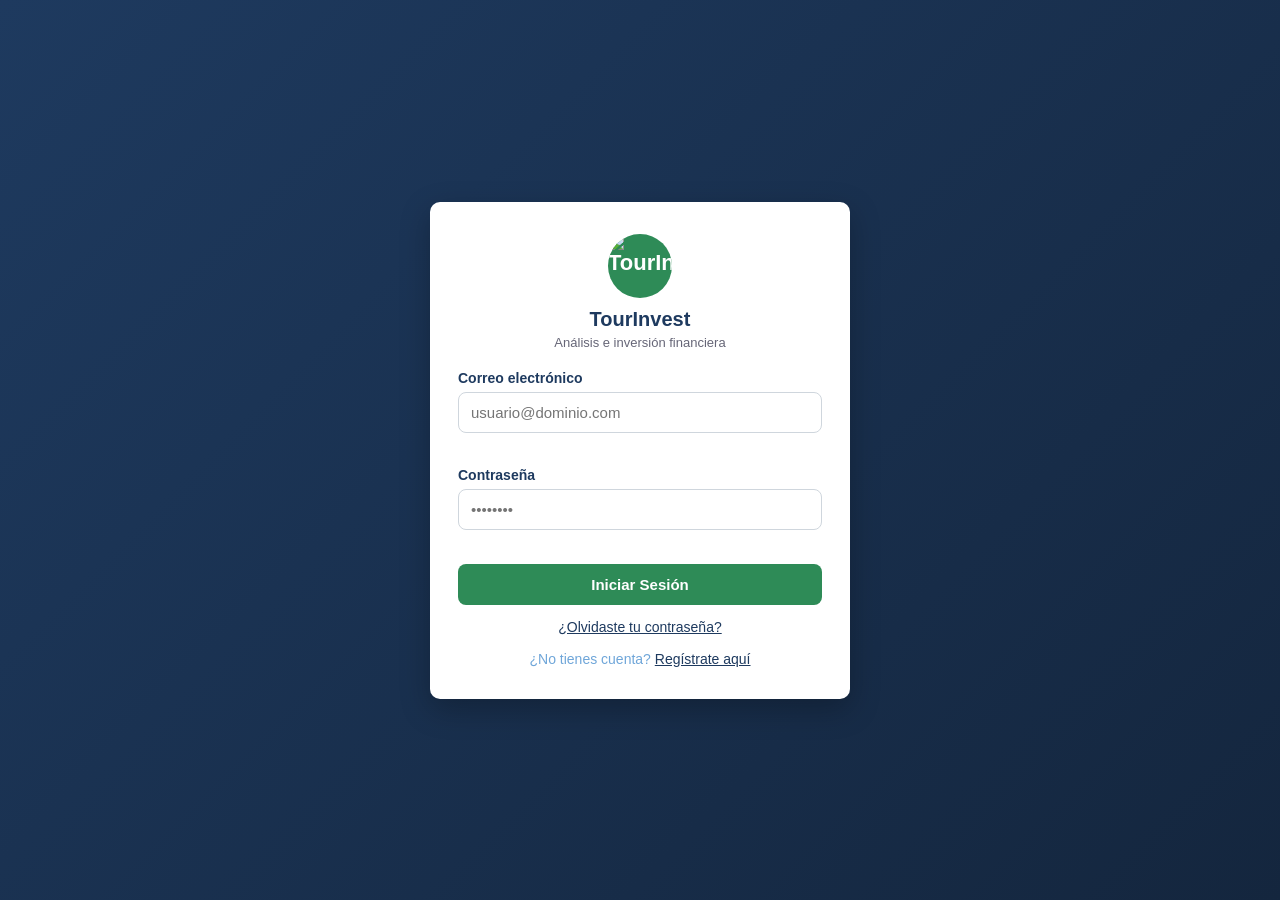
==== commit bb186219: "feat(validacion): politica de contrasena 12/2/2/2/2 y validaciones PV-01 a PV-17 - PasswordPolicy + " ====
--- a/frontend/view/administrador.html
+++ b/frontend/view/administrador.html
@@ -215,8 +215,8 @@
           <input type="password" id="perfil-clave-actual" name="contrasenaActual" required>
         </div>
         <div class="field">
-          <label for="perfil-clave-nueva">Nueva contraseña (mínimo 6)</label>
-          <input type="password" id="perfil-clave-nueva" name="contrasenaNueva" minlength="6" required>
+          <label for="perfil-clave-nueva">Nueva contraseña (mínimo 12)</label>
+          <input type="password" id="perfil-clave-nueva" name="contrasenaNueva" minlength="12" maxlength="72" required>
         </div>
         <button type="submit" class="btn-primary">Cambiar contraseña</button>
       </form>
@@ -256,7 +256,7 @@
           </div>
           <div class="field">
             <label for="usuario-contrasena">Contraseña (al crear es obligatoria)</label>
-            <input type="password" id="usuario-contrasena" name="contrasena" minlength="6">
+            <input type="password" id="usuario-contrasena" name="contrasena" minlength="12" maxlength="72">
           </div>
           <div class="field">
             <label for="usuario-rol">Rol</label>
@@ -273,8 +273,3 @@
   </div>
 </body>
 </html>
-
-
-git add .
-git commit -m "Eliminacion de duplicidad, funcionalidad con postman, correccion de vistas"
-git push origin main
--- a/frontend/css/styles.css
+++ b/frontend/css/styles.css
@@ -1036,6 +1036,33 @@
   min-height: 14px;
 }
 
+/* ---------- Checklist de reglas de contraseña (registro.html + auth.js) ----------
+   Cada <li data-regla="..."> pasa a .regla-ok cuando la regla se cumple. */
+.reglas-contrasena {
+  list-style: none;
+  margin: 8px 0 0;
+  padding: 0;
+  font-size: 12px;
+  color: var(--texto-secundario);
+}
+.reglas-contrasena li {
+  position: relative;
+  padding-left: 20px;
+  margin-bottom: 3px;
+  line-height: 1.5;
+}
+.reglas-contrasena li::before {
+  content: "○";
+  position: absolute;
+  left: 2px;
+}
+.reglas-contrasena li.regla-ok {
+  color: var(--verde);
+}
+.reglas-contrasena li.regla-ok::before {
+  content: "✓";
+}
+
 /* ---------- Dashboard: navegación de vistas (.sidebar__link / .vista) ---------- */
 .sidebar__link,
 .sidebar-link,
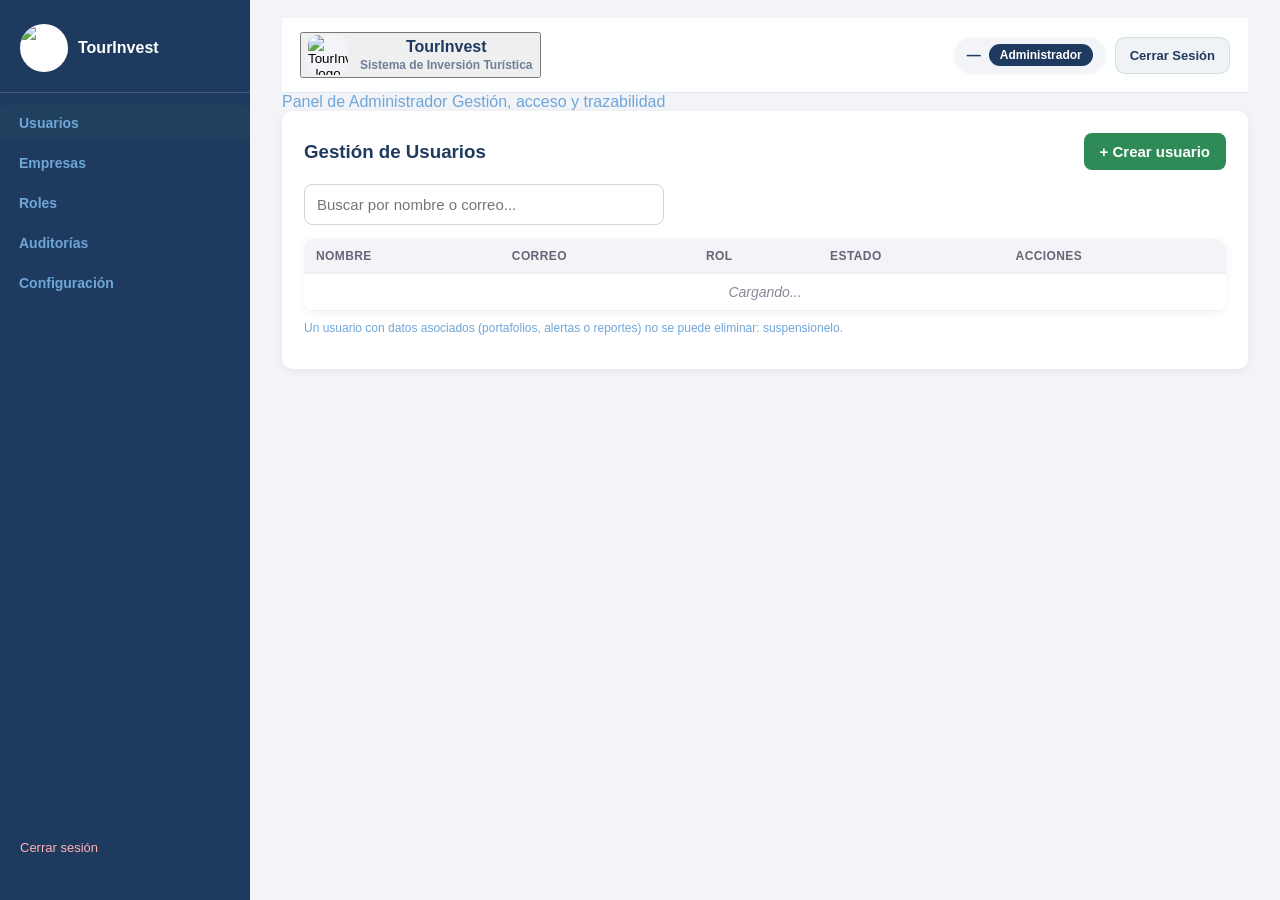
==== commit 091e9002: "refactor(frontend): centraliza API y escapa HTML" ====
--- a/frontend/view/administrador.html
+++ b/frontend/view/administrador.html
@@ -6,7 +6,8 @@
   <title>TourInvest | Dashboard Administrador</title>
   <link rel="icon" type="image/png" href="../assets/imgs/tourinvest.jpeg">
   <link rel="stylesheet" href="../css/styles.css?v=2">
-  <script src="../js/app.js" defer></script>
+  <script src="../js/app.js" defer></script> 
+  <script src="../js/api.js" defer></script>
   <script src="../js/perfil.js" defer></script>
   <script src="../js/dashboard_administrador.js" defer></script>
   <script src="../js/usuarios.js" defer></script>
@@ -25,7 +26,7 @@
         <a href="#auditorias" class="sidebar__link" data-vista="auditorias">Auditorías</a>
         <a href="#configuracion" class="sidebar__link" data-vista="configuracion">Configuración</a>
       </nav>
-      <div class="logout"><a href="../index.html">Cerrar sesión</a></div>
+      <div class="logout"><a href="../../index.html">Cerrar sesión</a></div>
     </aside>
 
     <main class="main-content">
@@ -171,58 +172,7 @@
       </div>
     </div>
   </div>
-<!-- Modal Editar mi perfil (compartido por los 3 roles) -->
-<div class="modal" id="modal-perfil" aria-hidden="true" role="dialog">
-  <div class="modal__backdrop" data-close-modal onclick="TourInvestUI.Perfil.cerrarModal()"></div>
-  <div class="modal__card">
-    <div class="modal__header">
-      <h3>Editar mi perfil</h3>
-      <button class="modal__close" type="button" onclick="TourInvestUI.Perfil.cerrarModal()" aria-label="Cerrar">✕</button>
-    </div>
-    <div class="modal__body">
-      <div id="mensaje-perfil" class="mensaje-global"></div>
-      <p class="muted" style="font-size: 12px;">Solo puedes editar tu propio perfil. El rol y el estado los asigna el Administrador.</p>
-      <form id="form-perfil" onsubmit="return TourInvestUI.Perfil.guardar(event)">
-        <div class="field">
-          <label for="perfil-form-nombre">Nombre</label>
-          <input type="text" id="perfil-form-nombre" name="nombre1" maxlength="30" required>
-        </div>
-        <div class="field">
-          <label for="perfil-form-apellido">Apellido</label>
-          <input type="text" id="perfil-form-apellido" name="apellido1" maxlength="100" required>
-        </div>
-        <div class="field">
-          <label for="perfil-form-cedula">Cédula</label>
-          <input type="text" id="perfil-form-cedula" name="cedula" maxlength="20" required>
-        </div>
-        <div class="field">
-          <label for="perfil-form-nacimiento">Fecha de nacimiento</label>
-          <input type="date" id="perfil-form-nacimiento" name="fechaNacimiento" required>
-        </div>
-        <div class="field">
-          <label for="perfil-form-correo">Correo (es tu usuario de acceso)</label>
-          <input type="email" id="perfil-form-correo" name="correo" maxlength="120" required>
-        </div>
-        <button type="submit" class="btn-primary">Guardar cambios</button>
-      </form>
-
-      <hr style="margin: 20px 0; border: none; border-top: 1px solid var(--borde, #d8dee9);">
-
-      <h4 style="margin: 0 0 8px;">Cambiar contraseña</h4>
-      <form id="form-perfil-clave" onsubmit="return TourInvestUI.Perfil.cambiarContrasena(event)">
-        <div class="field">
-          <label for="perfil-clave-actual">Contraseña actual</label>
-          <input type="password" id="perfil-clave-actual" name="contrasenaActual" required>
-        </div>
-        <div class="field">
-          <label for="perfil-clave-nueva">Nueva contraseña (mínimo 12)</label>
-          <input type="password" id="perfil-clave-nueva" name="contrasenaNueva" minlength="12" maxlength="72" required>
-        </div>
-        <button type="submit" class="btn-primary">Cambiar contraseña</button>
-      </form>
-    </div>
-  </div>
-</div>
+
   <!-- Modal Crear/Editar Usuario (CRUD de usuarios) -->
   <div class="modal" id="modal-usuario" aria-hidden="true" role="dialog">
     <div class="modal__backdrop" data-close-modal onclick="cerrarModalUsuario()"></div>
@@ -244,11 +194,11 @@
           </div>
           <div class="field">
             <label for="usuario-cedula">Cédula</label>
-            <input type="text" id="usuario-cedula" name="cedula" maxlength="20">
+            <input type="text" id="usuario-cedula" name="cedula" maxlength="20" required>
           </div>
           <div class="field">
             <label for="usuario-nacimiento">Fecha de nacimiento</label>
-            <input type="date" id="usuario-nacimiento" name="fechaNacimiento">
+            <input type="date" id="usuario-nacimiento" name="fechaNacimiento" required>
           </div>
           <div class="field">
             <label for="usuario-correo">Correo</label>
--- a/frontend/css/styles.css
+++ b/frontend/css/styles.css
@@ -1036,6 +1036,13 @@
   min-height: 14px;
 }
 
+/* ---------- Pista de ayuda bajo un campo (registro.html) ---------- */
+.field__ayuda {
+  color: var(--texto-secundario);
+  font-size: 12px;
+  margin: 4px 0 0;
+}
+
 /* ---------- Checklist de reglas de contraseña (registro.html + auth.js) ----------
    Cada <li data-regla="..."> pasa a .regla-ok cuando la regla se cumple. */
 .reglas-contrasena {
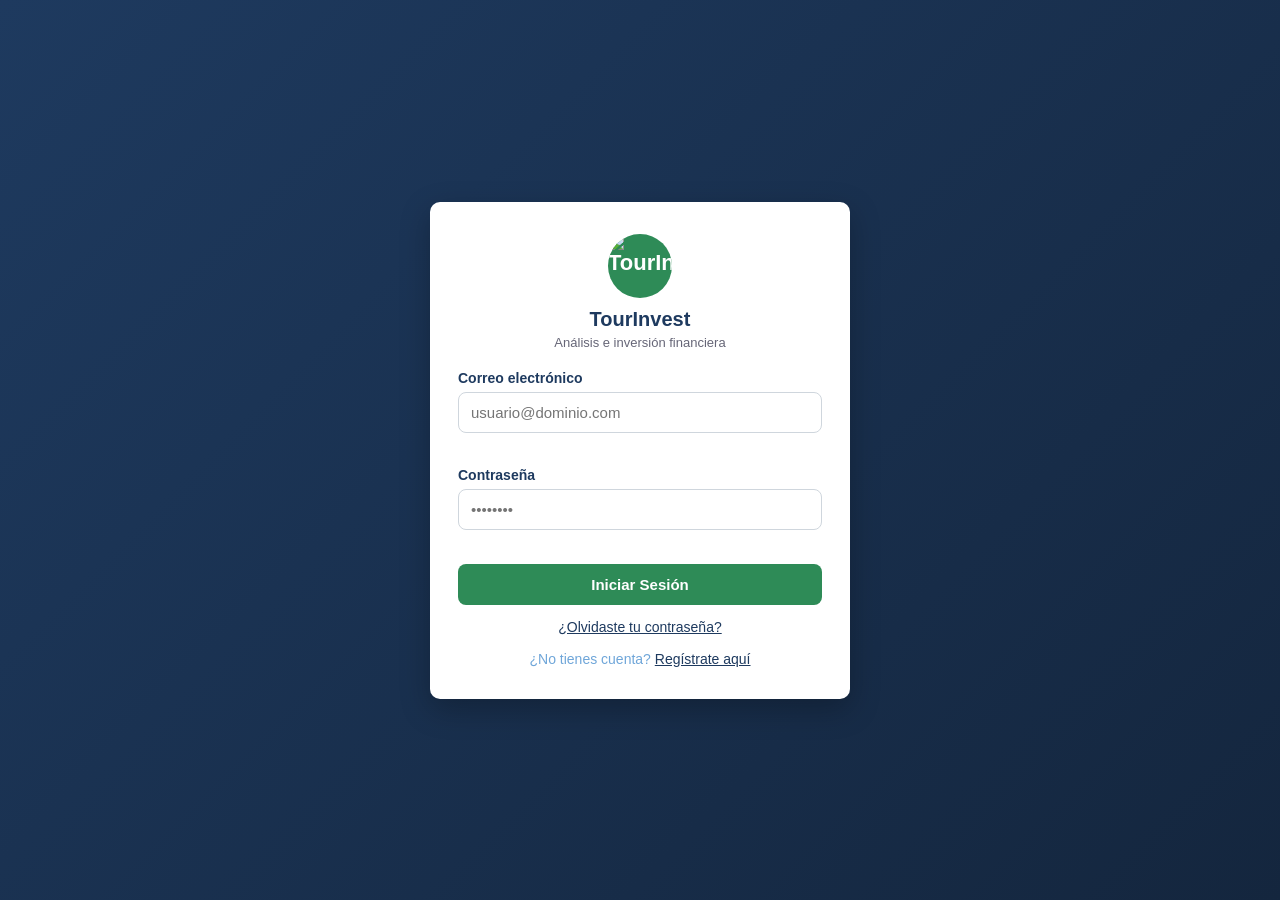
==== commit 8ecd9569: "Nueva API Colombia open source" ====
--- a/frontend/view/administrador.html
+++ b/frontend/view/administrador.html
@@ -6,9 +6,22 @@
   <title>TourInvest | Dashboard Administrador</title>
   <link rel="icon" type="image/png" href="../assets/imgs/tourinvest.jpeg">
   <link rel="stylesheet" href="../css/styles.css?v=2">
+  <script>
+    // Aplica el tema antes del primer pintado para evitar el flash blanco.
+    (function () {
+      try {
+        var pref = localStorage.getItem('ti_tema') || 'sistema';
+        var tema = (pref === 'diurno' || pref === 'nocturno') ? pref
+          : (window.matchMedia && window.matchMedia('(prefers-color-scheme: dark)').matches ? 'nocturno' : 'diurno');
+        document.documentElement.setAttribute('data-theme', tema);
+      } catch (e) { /* sin localStorage */ }
+    })();
+  </script>
   <script src="../js/app.js" defer></script> 
   <script src="../js/api.js" defer></script>
+  <script src="../js/configuracion.js" defer></script>
   <script src="../js/perfil.js" defer></script>
+  <script src="../js/colombia.js" defer></script>
   <script src="../js/dashboard_administrador.js" defer></script>
   <script src="../js/usuarios.js" defer></script>
 </head>
@@ -16,8 +29,9 @@
   <div class="app-layout">
     <aside class="sidebar">
       <div class="brand">
-        <div aria-hidden="true"><img class="logo-circle" src="../assets/imgs/tourinvest.png" alt="TourInvest"></div>
-        <span>TourInvest</span>
+        <div class="brand__logo" aria-hidden="true"><img class="logo-circle" src="../assets/imgs/tourinvest.png" alt="TourInvest"></div>
+        <span class="brand__name">TourInvest</span>
+        <button id="btn-toggle-sidebar" class="sidebar-toggle" type="button" aria-label="Alternar menú lateral">☰</button>
       </div>
       <nav aria-label="Navegación de administrador">
         <a href="#usuarios" class="sidebar__link sidebar__link--activo" data-vista="usuarios">Usuarios</a>
@@ -25,14 +39,15 @@
         <a href="#roles" class="sidebar__link" data-vista="roles">Roles</a>
         <a href="#auditorias" class="sidebar__link" data-vista="auditorias">Auditorías</a>
         <a href="#configuracion" class="sidebar__link" data-vista="configuracion">Configuración</a>
+        <a href="#colombia" class="sidebar__link" data-vista="colombia">Colombia</a>
       </nav>
-      <div class="logout"><a href="../../index.html">Cerrar sesión</a></div>
+      <div class="logout"><a href="javascript:cerrarSesion()">Cerrar sesión</a></div>
     </aside>
 
     <main class="main-content">
       <header class="top-header" aria-label="Encabezado de la plataforma">
-        <div class="top-header__inner">
-          <button class="top-header__brand top-header__brand--home" type="button" onclick="location.href='../index.html'">
+        <div class="top-header__inner top-header__inner--con-toggle">
+          <button class="top-header__brand top-header__brand--home" type="button" onclick="TourInvestUI.SalirAlInicio()">
             <img class="top-header__logo" src="../assets/imgs/tourinvest.png" alt="TourInvest logo">
             <div class="top-header__titles">
               <h1>TourInvest</h1>
@@ -129,6 +144,36 @@
             <p><strong>Fecha de nacimiento:</strong> <span id="perfil-nacimiento">—</span></p>
             <p><strong>Registrado el:</strong> <span id="perfil-registro">—</span></p>
             <button class="btn-primary" type="button" style="width: auto; padding: 10px 16px; margin-top: 10px;" onclick="TourInvestUI.Perfil.abrirModal()">Editar mi perfil</button>
+            <hr style="margin: 22px 0; border: none; border-top: 1px solid var(--border);">
+            <h3>Apariencia</h3>
+            <p class="muted">Elige el tema de la plataforma. «Sistema» sigue la configuración de tu equipo.</p>
+            <div class="tema-selector" role="group" aria-label="Selector de tema">
+              <button type="button" class="tema-btn" data-tema-btn="diurno">Diurno</button>
+              <button type="button" class="tema-btn" data-tema-btn="nocturno">Nocturno</button>
+              <button type="button" class="tema-btn" data-tema-btn="sistema">Sistema</button>
+            </div>
+            <hr style="margin: 22px 0; border: none; border-top: 1px solid var(--border);">
+            <h3>Legales</h3>
+            <p class="muted">Documentos que rigen el uso de la plataforma.</p>
+            <div class="legales-lista">
+              <button type="button" onclick="TourInvestUI.Configuracion.abrir('tratamiento')">Política de tratamiento de datos</button>
+              <button type="button" onclick="TourInvestUI.Configuracion.abrir('privacidad')">Política de privacidad</button>
+              <button type="button" onclick="TourInvestUI.Configuracion.abrir('terminos')">Términos y condiciones</button>
+            </div>
+          </div>
+        </section>
+
+        <section class="vista" data-vista-panel="colombia">
+          <div class="panel">
+            <h3>Explora Colombia</h3>
+            <p class="muted">Datos oficiales de los 33 departamentos: región, población, superficie y atracciones turísticas reales. Fuente: API pública de Colombia (api-colombia.com).</p>
+            <div class="colombia-selector">
+              <label for="selector-departamento">Departamento</label>
+              <select id="selector-departamento" onchange="mostrarDepartamento(this.value)">
+                <option value="">Cargando…</option>
+              </select>
+            </div>
+            <div id="colombia-contenido"></div>
           </div>
         </section>
 
@@ -157,14 +202,21 @@
           </div>
           <div class="field">
             <label for="empresa-sector">Sector</label>
-            <input type="text" id="empresa-sector" name="sector" maxlength="80" required>
+            <input type="text" id="empresa-sector" name="sector" list="sectores-turismo" maxlength="80" required>
+            <datalist id="sectores-turismo">
+              <option value="Hotelería">
+              <option value="Agencia de viajes">
+              <option value="Transporte aéreo">
+              <option value="Turismo">
+              <option value="Hospedaje">
+            </datalist>
           </div>
           <div class="field">
             <label for="empresa-pais">País</label>
-            <input type="text" id="empresa-pais" name="pais" maxlength="80" required>
-          </div>
-          <div class="field">
-            <label for="empresa-precio">Precio actual (USD)</label>
+            <input type="text" id="empresa-pais" name="pais" value="Colombia" readonly>
+          </div>
+          <div class="field">
+            <label for="empresa-precio">Precio actual (COP)</label>
             <input type="number" step="0.01" min="0.01" id="empresa-precio" name="precio" required>
           </div>
           <button type="submit" class="btn-primary">Guardar empresa</button>
--- a/frontend/css/styles.css
+++ b/frontend/css/styles.css
@@ -210,8 +210,16 @@
   padding: 24px 0;
   display: flex;
   flex-direction: column;
-}
-
+  /* Siempre fijo: no se mueve al hacer scroll ni depende del alto del panel. */
+  position: sticky;
+  top: 0;
+  height: 100vh;
+  overflow-y: auto;
+}
+
+/* Brand del sidebar: 3 zonas — logo a la izquierda, nombre en el medio
+   (ocupa el espacio libre) y el ÚNICO botón ☰ a la derecha, siempre visible
+   (también plegado y en móvil). */
 .sidebar .brand {
   display: flex;
   align-items: center;
@@ -221,16 +229,40 @@
   margin-bottom: 12px;
 }
 
-.sidebar .brand .logo-circle {
+.sidebar .brand__logo {
+  flex-shrink: 0;
+  line-height: 0;
+}
+
+.sidebar .brand__logo .logo-circle {
   width: 48px;
   height: 48px;
   border-radius: 50%;
   background: var(--blanco);
-  display: flex;
-  align-items: center;
-  justify-content: center;
-  font-weight: bold;
-}
+  object-fit: cover;
+  display: block;
+}
+
+.sidebar .brand__name {
+  flex: 1;
+  font-weight: 600;
+  white-space: nowrap;
+  overflow: hidden;
+  text-overflow: ellipsis;
+}
+
+/* La hamburguesa vive DENTRO del brand, a la derecha de la marca. */
+.sidebar .brand .sidebar-toggle {
+  margin-left: auto;
+  border-color: rgba(255, 255, 255, 0.25);
+  background: rgba(255, 255, 255, 0.08);
+  color: var(--blanco);
+  width: 36px;
+  height: 36px;
+  font-size: 16px;
+}
+
+.sidebar .brand .sidebar-toggle:hover { background: rgba(255, 255, 255, 0.18); }
 
 .sidebar .brand span {
   font-weight: 600;
@@ -249,7 +281,8 @@
 }
 
 .sidebar nav a:hover,
-.sidebar nav a.active {
+.sidebar nav a.active,
+.sidebar nav a.sidebar__link--activo {
   background: rgba(255, 255, 255, 0.08);
   border-left-color: var(--verde);
   color: var(--blanco);
@@ -282,66 +315,6 @@
 
 
 /* ---------- Header superior (estilo info/app/App.tsx) ---------- */
-
-.top-header {
-  position: sticky;
-  top: 0;
-  z-index: 10;
-  background: rgba(255, 255, 255, 0.92);
-  backdrop-filter: blur(10px);
-  border-bottom: 1px solid rgba(30, 58, 95, 0.12);
-}
-
-.top-header__inner {
-  display: flex;
-  align-items: center;
-  justify-content: space-between;
-  gap: 12px;
-  padding: 14px 18px;
-}
-
-.top-header__brand {
-  display: inline-flex;
-  align-items: center;
-  gap: 12px;
-  cursor: default;
-  user-select: none;
-}
-
-.top-header__logo {
-  width: 40px;
-  height: 40px;
-  border-radius: 10px;
-  background: var(--gris-claro);
-  object-fit: cover;
-}
-
-.top-header__titles {
-  display: flex;
-  flex-direction: column;
-  line-height: 1.1;
-}
-
-.top-header__titles h1 {
-  margin: 0;
-  color: var(--azul-oscuro);
-  font-size: 16px;
-  font-weight: 800;
-}
-
-.top-header__titles p {
-  margin: 3px 0 0;
-  color: rgba(30, 58, 95, 0.62);
-  font-size: 12px;
-  font-weight: 600;
-}
-
-.top-header__right {
-  display: flex;
-  align-items: center;
-  gap: 10px;
-}
-
 .user-chip {
   background: var(--blanco);
   border-radius: 999px;
@@ -386,28 +359,6 @@
   color: #C09A3A;
   border: 1px solid rgba(192, 154, 58, 0.30);
 }
-
-.top-header__logout {
-
-  text-decoration: none;
-  background: rgba(30, 58, 95, 0.06);
-  color: var(--azul-oscuro);
-  border: 1px solid rgba(30, 58, 95, 0.12);
-  padding: 10px 14px;
-  border-radius: 10px;
-  font-weight: 700;
-  font-size: 13px;
-  transition: background 0.15s, border-color 0.15s;
-}
-
-.top-header__logout:hover {
-  background: rgba(46, 139, 87, 0.10);
-  border-color: rgba(46, 139, 87, 0.28);
-}
-
-
-
-
 
 /* (compatibilidad) */
 .topbar {
@@ -462,6 +413,23 @@
   align-items: center;
   gap: 12px;
   user-select: none;
+  /* Es un <button>: se quita el fondo/borde del navegador, porque con el
+     fondo gris por defecto la letra no se ve (ni en diurno ni en nocturno). */
+  background: transparent;
+  border: none;
+  padding: 4px 6px;
+  border-radius: 10px;
+  font: inherit;
+  color: inherit;
+  cursor: pointer;
+}
+
+.top-header__brand:hover {
+  background: rgba(30, 58, 95, 0.06);
+}
+
+html[data-theme="nocturno"] .top-header__brand:hover {
+  background: rgba(220, 230, 238, 0.08);
 }
 
 .top-header__logo {
@@ -769,54 +737,148 @@
 
 /* Responsive design - adaptable a smartphones, tablets y distintas resoluciones */
 @media (max-width: 900px) {
+  .main-content {
+    padding: 18px 20px 24px 20px;
+  }
+
+  .top-header__inner {
+    padding: 12px 14px;
+  }
+
+  /* En móvil hay UN SOLO botón (el del .brand del aside). El sidebar es una
+     BARRA SUPERIOR fija: solo logo + nombre + ☰. Al pulsar ☰ se despliega
+     hacia abajo con el menú completo; no ocupa el lateral. */
   .app-layout {
     flex-direction: column;
   }
 
-  .main-content {
-    padding: 18px 20px 24px 20px;
-  }
-
-  .top-header__inner {
-    padding: 12px 14px;
-  }
-
-
-
   .sidebar {
-    width: 100%;
+    position: sticky;
+    top: 0;
+    left: auto;
+    width: 100% !important;
+    height: auto;
+    max-height: 100dvh;
+    overflow-y: auto;
+    z-index: 1000;
+    padding: 12px 0 0 !important;
+    box-shadow: 0 4px 18px rgba(0, 0, 0, 0.30);
+    transition: none;
+  }
+
+  /* La preferencia de escritorio (colapsado) no aplica en móvil. */
+  .sidebar--colapsado {
+    width: 100% !important;
+    padding: 12px 0 0 !important;
+  }
+
+  .sidebar .brand,
+  .sidebar--colapsado .brand {
     flex-direction: row;
-    overflow-x: auto;
-    padding: 12px;
-  }
-
-  .sidebar .brand {
-    border: none;
+    align-items: center;
+    padding: 0 16px 12px;
+    border-bottom: 1px solid rgba(255, 255, 255, 0.15);
+    margin-bottom: 0;
+    gap: 10px;
+  }
+
+  .sidebar .brand__logo,
+  .sidebar--colapsado .brand__logo {
+    order: 0;
+  }
+
+  .sidebar .brand__logo .logo-circle,
+  .sidebar--colapsado .brand__logo .logo-circle {
+    width: 38px;
+    height: 38px;
+  }
+
+  .sidebar .brand__name,
+  .sidebar--colapsado .brand__name {
+    display: block !important;
+    flex: 1;
+    font-size: 15px;
+  }
+
+  .sidebar .logout,
+  .sidebar--colapsado .logout {
+    display: none !important;
+  }
+
+  .sidebar .brand .sidebar-toggle,
+  .sidebar--colapsado .brand .sidebar-toggle {
+    margin-left: auto;
+  }
+
+  /* Menú cerrado por defecto: no ocupa espacio vertical. */
+  .sidebar nav,
+  .sidebar--colapsado nav {
+    display: none !important;
+  }
+
+  /* Menú abierto: CÍRCULOS con la inicial (igual que el plegado de PC),
+     en fila con wrap bajo la barra. No ocupa el lateral. */
+  .sidebar.sidebar--movil-abierto {
+    width: 100% !important;    
+    box-shadow: 0 10px 28px rgba(0, 0, 0, 0.35);
+  }
+
+  .sidebar.sidebar--movil-abierto nav,
+  .sidebar--colapsado.sidebar--movil-abierto nav {
+    display: flex !important;
+    flex-direction: row;
+    flex-wrap: wrap;
+    justify-content: center;
+    align-items: center;
+    gap: 10px;
+    padding: 12px 12px 2px;
+    margin-top: 12px;
+  }
+
+  .sidebar.sidebar--movil-abierto nav a,
+  .sidebar--colapsado.sidebar--movil-abierto nav a {
+    /* Mismo círculo del plegado de escritorio: 44px, inicial centrada en
+       ::after (ver .sidebar--colapsado nav a). */
+    width: 44px;
+    height: 44px;
+    padding: 0 !important;
     margin: 0;
-    padding: 0 12px;
-  }
-
-  .sidebar nav {
-    display: flex;
-  }
-
-  .sidebar nav a {
-    border-left: none;
-    border-bottom: 3px solid transparent;
-    white-space: nowrap;
-  }
-
-  .sidebar nav a.active,
-  .sidebar nav a:hover {
-    border-bottom-color: var(--verde);
-  }
-
-  .sidebar .logout {
-    display: none;
-  }
-
-  .main-content {
-    padding: 20px;
+    display: inline-flex;
+    align-items: center;
+    justify-content: center;
+    gap: 0;
+    border-left: none !important;
+    border-radius: 50%;
+    background: rgba(255, 255, 255, 0.08);
+    font-size: 0; /* oculta el texto; la inicial va en ::after */
+    line-height: 1;
+  }
+
+  .sidebar.sidebar--movil-abierto nav a::after,
+  .sidebar--colapsado.sidebar--movil-abierto nav a::after {
+    content: attr(data-inicial);
+    display: block;
+    font-size: 15px;
+    line-height: 1;
+    font-weight: 800;
+    color: var(--blanco);
+  }
+
+  .sidebar.sidebar--movil-abierto nav a:hover,
+  .sidebar.sidebar--movil-abierto nav a.sidebar__link--activo {
+    background: var(--verde);
+  }
+
+  .sidebar.sidebar--movil-abierto .logout {
+    display: block !important;
+    margin-top: 4px;
+    padding: 10px 20px 6px;
+    text-align: center;
+  }
+
+  /* Sin overlay en móvil: el menú empuja el contenido, no lo tapa. */
+  .sidebar-overlay {
+    display: none !important;
   }
 
   .home-hero {
@@ -826,6 +888,75 @@
 
   .home-hero__image {
     width: min(220px, 100%);
+  }
+
+  /* ---- Responsive global (todas las páginas) ---- */
+
+  /* Tablas: scroll horizontal en móvil en vez de romper el layout. */
+  .panel,
+  .tabla {
+    max-width: 100%;
+  }
+
+  .tabla,
+  table {
+    display: block;
+    overflow-x: auto;
+    white-space: nowrap;
+  }
+
+  .tabla thead,
+  .tabla tbody,
+  table thead,
+  table tbody {
+    min-width: 560px;
+  }
+
+  /* Cards y paneles: menos relleno y 1 columna efectiva en móvil. */
+  .cards-grid {
+    grid-template-columns: 1fr;
+  }
+
+  .panel {
+    padding: 16px;
+  }
+
+  .card .value {
+    font-size: 22px;
+  }
+
+  /* Top-header: el chip de usuario y el logout se compactan. */
+  .top-header__inner {
+    flex-wrap: wrap;
+  }
+
+  .top-header__right {
+    flex-wrap: wrap;
+  }
+
+  .user-chip {
+    max-width: 100%;
+  }
+
+  /* Formularios: campos a ancho completo. */
+  .dashboard-form {
+    max-width: 100%;
+  }
+
+  /* Modales y toasts: respiran en pantallas estrechas. */
+  .modal__card {
+    width: calc(100% - 24px);
+  }
+
+  .toast {
+    left: 12px;
+    right: 12px;
+    min-width: 0;
+  }
+
+  /* Tabs con scroll ya existe (.tabs-row); se asegura el alto táctil. */
+  .tab-btn {
+    min-height: 44px;
   }
 }
 
@@ -1070,68 +1201,13 @@
   content: "✓";
 }
 
-/* ---------- Dashboard: navegación de vistas (.sidebar__link / .vista) ---------- */
-.sidebar__link,
-.sidebar-link,
-.sidebar nav a {
-  display: block;
-  width: 100%;
-  padding: 10px 16px;
-  margin-bottom: 4px;
-  border-radius: 6px;
-  color: var(--gris-texto);
-  text-decoration: none;
-  font-size: 14px;
-  font-weight: 600;
-  border-left: 3px solid transparent;
-  transition: background 0.15s, border-color 0.15s;
-}
-.sidebar__link:hover,
-.sidebar nav a:hover,
-.sidebar__link--activo,
-.sidebar nav a.active {
-  background: rgba(46, 139, 87, 0.08);
-  border-left-color: var(--verde);
-  color: var(--azul-oscuro);
-}
-
 /* Las vistas del dashboard se alternan con .vista--activa */
 .vista {
   display: none;
 }
-.vista.vista--activa,
-.view[data-view-pane] {
+.vista.vista--activa {
   display: block;
 }
-.view[data-view-pane] {
-  display: none;
-}
-.view[data-view-pane]:target,
-.view[data-view-pane].view--activa {
-  display: block;
-}
-
-/* ---------- Dashboard: topbar / user-chip (ya existente, refuerzo) ---------- */
-.top-header__right .user-chip {
-  display: inline-flex;
-  align-items: center;
-  gap: 8px;
-  background: var(--gris-claro);
-  border-radius: 999px;
-  padding: 6px 12px;
-  font-size: 14px;
-}
-.role-badge {
-  display: inline-block;
-  padding: 3px 10px;
-  border-radius: 12px;
-  font-size: 12px;
-  font-weight: 700;
-  color: var(--blanco);
-}
-.role-badge--admin { background: var(--azul-oscuro); }
-.role-badge--analista { background: #2f6fd8; }
-.role-badge--inversionista { background: var(--verde); }
 
 /* ---------- Dashboard: tarjetas de resumen / deltas ---------- */
 .tarjeta {
@@ -1319,3 +1395,464 @@
   padding: 6px 4px;
 }
 .btn-link:hover { color: #256e46; }
+/* ---------- Texto atenuado y cabecera de panel (antes solo en real_theme.css) ---------- */
+.muted {
+  color: var(--texto-secundario);
+  font-weight: 600;
+}
+.panel-role-badge {
+  display: flex;
+  align-items: center;
+  gap: 10px;
+  margin: 2px 0 14px;
+  flex-wrap: wrap;
+}
+.panel-role-badge__pill {
+  display: inline-flex;
+  align-items: center;
+  border-radius: 999px;
+  padding: 8px 14px;
+  font-weight: 800;
+  font-size: 13px;
+}
+.panel-role-badge__pill--admin {
+  background: rgba(30, 58, 95, 0.08);
+  border: 1px solid rgba(30, 58, 95, 0.18);
+  color: var(--azul-oscuro);
+}
+.panel-role-badge__meta {
+  color: var(--texto-secundario);
+  font-weight: 600;
+  font-size: 13px;
+}
+
+/* ---------- Contexto de Colombia (API api-colombia.com) ----------
+   Bloque que se pinta dentro del modal de detalle de empresa del
+   inversionista: región, población y atracciones turísticas reales
+   del departamento asociado a la empresa. */
+.colombia {
+  margin-top: 16px;
+  padding: 14px 16px;
+  border: 1px solid var(--border, rgba(28, 43, 28, 0.12));
+  border-radius: var(--radius, 10px);
+  background: var(--gris-claro, #F2F4F7);
+}
+.colombia__titulo {
+  margin: 0 0 10px;
+  font-size: 15px;
+  color: var(--azul-oscuro, #1E3A5F);
+}
+.colombia__datos {
+  display: flex;
+  flex-wrap: wrap;
+  gap: 8px 20px;
+  font-size: 13px;
+  color: var(--texto-secundario, #5A6B7B);
+}
+.colombia__datos strong {
+  color: var(--azul-oscuro, #1E3A5F);
+}
+.colombia__desc {
+  margin: 10px 0 0;
+  font-size: 13px;
+  line-height: 1.5;
+}
+.colombia__atracciones {
+  margin-top: 14px;
+}
+.colombia__atracciones h5 {
+  margin: 0 0 8px;
+  font-size: 13px;
+  text-transform: uppercase;
+  letter-spacing: 0.04em;
+  color: var(--azul-oscuro, #1E3A5F);
+}
+.colombia__grid {
+  display: grid;
+  grid-template-columns: repeat(auto-fill, minmax(150px, 1fr));
+  gap: 10px;
+}
+.colombia-atraccion {
+  margin: 0;
+  background: #fff;
+  border: 1px solid var(--border, rgba(28, 43, 28, 0.12));
+  border-radius: var(--radius, 10px);
+  overflow: hidden;
+  display: flex;
+  flex-direction: column;
+}
+.colombia-atraccion__img {
+  width: 100%;
+  height: 84px;
+  object-fit: cover;
+  display: block;
+}
+.colombia-atraccion figcaption {
+  padding: 8px 10px;
+  font-size: 12px;
+}
+.colombia-atraccion figcaption strong {
+  display: block;
+  color: var(--azul-oscuro, #1E3A5F);
+  margin-bottom: 2px;
+}
+.colombia-atraccion figcaption p {
+  margin: 4px 0 0;
+  line-height: 1.4;
+}
+.colombia-cargando,
+.colombia-vacio {
+  margin-top: 14px;
+  font-size: 13px;
+  color: var(--texto-secundario, #5A6B7B);
+  font-style: italic;
+}
+
+/* =========================================================
+   Tema nocturno (html[data-theme="nocturno"])
+   Solo se sobrescriben los tokens y superficies; la
+   estructura de layout es la misma que en tema diurno.
+   ========================================================= */
+
+html[data-theme="nocturno"] {
+  /* REGLA: --blanco y --azul-oscuro son MARCA y tambien color de TEXTO
+     (titulos, botones, puntos de grafica...). NO se cambian: si se ponen
+     oscuros, la letra queda invisible. Solo se oscurecen los FONDOS de
+     superficies y se aclara el texto por componente, en las reglas de abajo. */
+  --gris-claro: #0B1219;   /* fondo de pagina */
+  --gris-texto: #C7D5E1;   /* texto base sobre oscuro */
+  --rojo-error: #E7776A;
+  --verde: #3DAE72;
+  --texto-secundario: #93A4B3;
+  --border: rgba(220, 230, 238, 0.12);
+
+  --background: #0B1219;
+  --foreground: #DCE6EE;
+  --card: #16202B;         /* tarjetas/paneles/modal */
+  --primary: #2F8F5B;
+  --secondary: #1D2A36;
+  --muted: #1D2A36;
+  --accent: #C9A64B;
+  --destructive: #e5484d;
+}
+
+html[data-theme="nocturno"] body { background: var(--gris-claro); color: var(--gris-texto); }
+
+html[data-theme="nocturno"] a { color: #7FB3E0; }
+
+/* ---- Superficies: fondo oscuro + texto claro ---- */
+html[data-theme="nocturno"] .card,
+html[data-theme="nocturno"] .panel,
+html[data-theme="nocturno"] section.panel,
+html[data-theme="nocturno"] .modal__card,
+html[data-theme="nocturno"] table,
+html[data-theme="nocturno"] .tarjeta,
+html[data-theme="nocturno"] .grafica-selector__boton,
+html[data-theme="nocturno"] .user-chip,
+html[data-theme="nocturno"] input[type="text"],
+html[data-theme="nocturno"] input[type="email"],
+html[data-theme="nocturno"] input[type="password"],
+html[data-theme="nocturno"] input[type="date"],
+html[data-theme="nocturno"] input[type="number"],
+html[data-theme="nocturno"] select,
+html[data-theme="nocturno"] textarea {
+  background: var(--card);
+  color: var(--gris-texto);
+  border-color: rgba(220, 230, 238, 0.12);
+}
+
+/* ---- Títulos y etiquetas (en diurno usan --azul-oscuro = fondo oscuro sobre
+   fondo claro; en nocturno deben ser CLAROS sobre fondo oscuro) ---- */
+html[data-theme="nocturno"] .panel h3,
+html[data-theme="nocturno"] .card .value,
+html[data-theme="nocturno"] .modal__header h3,
+html[data-theme="nocturno"] .grafica__titulo,
+html[data-theme="nocturno"] .topbar h2,
+html[data-theme="nocturno"] .user-chip .user-name,
+html[data-theme="nocturno"] .celda-simbolo,
+html[data-theme="nocturno"] label,
+html[data-theme="nocturno"] .grafica__valor,
+html[data-theme="nocturno"] .role-badge--admin,
+html[data-theme="nocturno"] .grafica-selector__boton:hover {
+  color: #E8F0F7;
+}
+
+html[data-theme="nocturno"] .card h3,
+html[data-theme="nocturno"] th,
+html[data-theme="nocturno"] .tarjeta__etiqueta,
+html[data-theme="nocturno"] .tabla th,
+html[data-theme="nocturno"] .grafica__etiqueta {
+  color: #9AAABB;
+}
+html[data-theme="nocturno"] .grafica__etiqueta { fill: #9AAABB; }
+html[data-theme="nocturno"] .grafica__valor { fill: #E8F0F7; }
+
+/* Barras/líneas/ejes del SVG: el azul de marca (#1E3A5F) es invisible sobre
+   el fondo nocturno, así que se aclara solo en ese tema. */
+html[data-theme="nocturno"] .grafica__barra { fill: #6EA8D8; }
+html[data-theme="nocturno"] .grafica__barra--negativa { fill: #E7776A; }
+html[data-theme="nocturno"] .grafica__barra--positiva { fill: #3DAE72; }
+html[data-theme="nocturno"] .grafica__linea { stroke: #6EA8D8; }
+html[data-theme="nocturno"] .grafica__punto { fill: #0B1219; stroke: #6EA8D8; }
+html[data-theme="nocturno"] .grafica__area { fill: #6EA8D8; }
+html[data-theme="nocturno"] .grafica__eje { stroke: rgba(220, 230, 238, 0.20); }
+html[data-theme="nocturno"] .grafica-selector__boton[aria-pressed="true"] {
+  background: #6EA8D8; border-color: #6EA8D8; color: #0B1219;
+}
+
+/* Celdas: texto claro + separador tenue */
+html[data-theme="nocturno"] th,
+html[data-theme="nocturno"] td { border-bottom-color: rgba(220, 230, 238, 0.08); }
+html[data-theme="nocturno"] td { color: #C7D5E1; }
+html[data-theme="nocturno"] tr:nth-child(even) td { background: rgba(220, 230, 238, 0.03); }
+
+/* Topbar */
+html[data-theme="nocturno"] .top-header {
+  background: rgba(11, 18, 25, 0.92);
+  border-bottom-color: rgba(220, 230, 238, 0.10);
+}
+html[data-theme="nocturno"] .top-header__titles h1 { color: #DCE6EE; }
+html[data-theme="nocturno"] .top-header__titles p { color: rgba(220, 230, 238, 0.55); }
+html[data-theme="nocturno"] .top-header__logo { background: #1D2A36; }
+html[data-theme="nocturno"] .top-header__logout {
+  background: rgba(220, 230, 238, 0.06);
+  color: #DCE6EE;
+  border-color: rgba(220, 230, 238, 0.14);
+}
+html[data-theme="nocturno"] .top-header__logout:hover {
+  background: rgba(61, 174, 114, 0.14);
+  border-color: rgba(61, 174, 114, 0.35);
+}
+
+/* Tabs y botones secundarios */
+html[data-theme="nocturno"] .tabs-row { background: rgba(22, 32, 43, 0.6); }
+html[data-theme="nocturno"] .tab-btn {
+  background: rgba(220, 230, 238, 0.05);
+  color: #DCE6EE;
+  border-color: rgba(220, 230, 238, 0.14);
+}
+html[data-theme="nocturno"] .theme-admin .tab-btn--active,
+html[data-theme="nocturno"] .theme-analista .tab-btn--active,
+html[data-theme="nocturno"] .theme-inversionista .tab-btn--active {
+  color: #E8F0F7;
+  background: rgba(110, 168, 216, 0.14);
+}
+
+/* Estados (mensajes y pills) */
+html[data-theme="nocturno"] .mensaje-global--error,
+html[data-theme="nocturno"] .error-msg,
+html[data-theme="nocturno"] .boton-fila--cancelar:hover { background: rgba(231, 119, 106, 0.14); color: #E7776A; }
+html[data-theme="nocturno"] .mensaje-global--exito,
+html[data-theme="nocturno"] .help-msg { background: rgba(61, 174, 114, 0.14); color: #3DAE72; }
+
+/* Sidebar: ya es oscuro; solo se matiza el brand en nocturno */
+html[data-theme="nocturno"] .sidebar .brand .logo-circle { background: #EDE8DC; }
+
+/* =========================================================
+   Sidebar plegable (botón hamburguesa del topbar)
+   ========================================================= */
+
+.sidebar-toggle {
+  display: inline-flex;
+  align-items: center;
+  justify-content: center;
+  width: 40px;
+  height: 40px;
+  border: 1px solid rgba(30, 58, 95, 0.14);
+  background: rgba(30, 58, 95, 0.05);
+  border-radius: 10px;
+  cursor: pointer;
+  font-size: 18px;
+  color: var(--azul-oscuro);
+  flex-shrink: 0;
+  transition: background 0.15s;
+}
+
+.sidebar-toggle:hover { background: rgba(46, 139, 87, 0.12); }
+
+html[data-theme="nocturno"] .sidebar-toggle {
+  background: rgba(220, 230, 238, 0.06);
+  border-color: rgba(220, 230, 238, 0.14);
+  color: #DCE6EE;
+}
+
+/* (regla genérica movida junto al .brand: ver ".sidebar .brand .sidebar-toggle") */
+/* Sidebar plegado: franja de 76px con el LOGO ARRIBA (siempre visible),
+   luego el botón ☰ y debajo los círculos de iniciales. El nombre se oculta,
+   pero el logo y el botón quedan encima del menú como se pide. */
+.sidebar--colapsado {
+  width: 76px !important;
+  padding: 16px 0 !important;
+}
+
+.sidebar--colapsado .brand {
+  flex-direction: column;
+  align-items: center;
+  padding: 0 0 12px;
+  border-bottom: none;
+  margin-bottom: 4px;
+  gap: 10px;
+}
+
+.sidebar--colapsado .brand__logo {
+  order: -1;
+}
+
+.sidebar--colapsado .brand__logo .logo-circle {
+  width: 40px;
+  height: 40px;
+}
+
+.sidebar--colapsado .brand__name,
+.sidebar--colapsado .logout {
+  display: none !important;
+}
+
+/* Plegado: el nav NO se oculta; cada enlace se convierte en un círculo con su
+   inicial (o las 2 letras si la inicial está repetida, p. ej. "Co").
+   La inicial la pone el JS (data-inicial); el tooltip muestra el nombre. */
+.sidebar--colapsado nav {
+  display: flex !important;
+  flex-direction: column;
+  align-items: center;
+  gap: 8px;
+  padding: 0 8px;
+}
+
+.sidebar--colapsado nav a {
+  width: 44px;
+  height: 44px;
+  padding: 0 !important;
+  margin: 0;
+  /* Centrado real de la inicial: la regla base trae gap:10px para icono+texto
+     que aquí desplazaba el ::after; se anula y se centra en ambos ejes. */
+  display: inline-flex;
+  align-items: center;
+  justify-content: center;
+  gap: 0;
+  border-left: none !important;
+  border-radius: 50%;
+  background: rgba(255, 255, 255, 0.08);
+  font-size: 0; /* oculta el texto; la inicial va en ::after */
+  line-height: 1;
+}
+
+.sidebar--colapsado nav a::after {
+  content: attr(data-inicial);
+  display: block;
+  font-size: 15px;
+  line-height: 1;
+  font-weight: 800;
+  color: var(--blanco);
+}
+
+.sidebar--colapsado nav a:hover,
+.sidebar--colapsado nav a.sidebar__link--activo {
+  background: var(--verde);
+}
+
+.sidebar--colapsado .brand .sidebar-toggle {
+  margin: 0;
+}
+
+/* Compatibilidad: estado anterior que lo ocultaba por completo. */
+.sidebar--oculta { display: none !important; }
+
+.top-header__inner--con-toggle { justify-content: flex-start; }
+.top-header__inner--con-toggle .top-header__right { margin-left: auto; }
+
+/* Botones de fila/tabla y genéricos: heredan negro del navegador si no se les
+   fija color; en nocturno la tarjeta es oscura y la letra no se veía. */
+.boton-fila { color: var(--azul-oscuro); }
+
+html[data-theme="nocturno"] .boton-fila { color: #DCE6EE; border-color: rgba(220, 230, 238, 0.25); }
+html[data-theme="nocturno"] .boton-fila:hover { background: rgba(220, 230, 238, 0.08); }
+html[data-theme="nocturno"] .boton-fila--cancelar { color: #E7776A; border-color: #E7776A; }
+html[data-theme="nocturno"] .boton-fila--cancelar:hover { background: rgba(231, 119, 106, 0.14); }
+
+html[data-theme="nocturno"] .btn {
+  background: rgba(220, 230, 238, 0.06);
+  border-color: rgba(220, 230, 238, 0.20);
+  color: #DCE6EE;
+}
+html[data-theme="nocturno"] .btn:hover { background: rgba(220, 230, 238, 0.12); }
+
+html[data-theme="nocturno"] .btn-link { color: #7FB3E0; }
+
+/* =========================================================
+   Vista Configuración: selector de tema + accesos legales
+   ========================================================= */
+
+.tema-selector {
+  display: flex;
+  gap: 8px;
+  flex-wrap: wrap;
+  margin: 10px 0 4px;
+}
+
+.tema-btn {
+  border: 1px solid rgba(30, 58, 95, 0.16);
+  background: rgba(30, 58, 95, 0.04);
+  color: var(--azul-oscuro);
+  padding: 9px 14px;
+  border-radius: 10px;
+  font-weight: 700;
+  font-size: 13px;
+  cursor: pointer;
+  transition: background 0.15s, border-color 0.15s;
+}
+
+.tema-btn:hover { background: rgba(46, 139, 87, 0.12); }
+
+.tema-btn--activo {
+  background: var(--verde);
+  border-color: var(--verde);
+  color: #fff;
+}
+
+html[data-theme="nocturno"] .tema-btn {
+  background: rgba(220, 230, 238, 0.06);
+  border-color: rgba(220, 230, 238, 0.14);
+  color: #DCE6EE;
+}
+html[data-theme="nocturno"] .tema-btn--activo {
+  background: var(--verde);
+  border-color: var(--verde);
+  color: #0B1219;
+}
+
+.legales-lista {
+  display: flex;
+  flex-direction: column;
+  gap: 8px;
+  margin-top: 8px;
+}
+
+.legales-lista button {
+  text-align: left;
+  border: 1px solid rgba(30, 58, 95, 0.12);
+  background: transparent;
+  color: var(--azul-oscuro);
+  padding: 10px 12px;
+  border-radius: 10px;
+  font-weight: 600;
+  font-size: 13px;
+  cursor: pointer;
+}
+
+.legales-lista button:hover { background: rgba(46, 139, 87, 0.08); }
+
+html[data-theme="nocturno"] .legales-lista button {
+  color: #DCE6EE;
+  border-color: rgba(220, 230, 238, 0.14);
+}
+
+.legal-texto {
+  max-height: 320px;
+  overflow-y: auto;
+  font-size: 13px;
+  line-height: 1.6;
+  color: var(--texto-secundario);
+}
+.legal-texto h4 { color: var(--azul-oscuro); margin: 14px 0 4px; }
+html[data-theme="nocturno"] .legal-texto h4 { color: #9FC0DC; }
